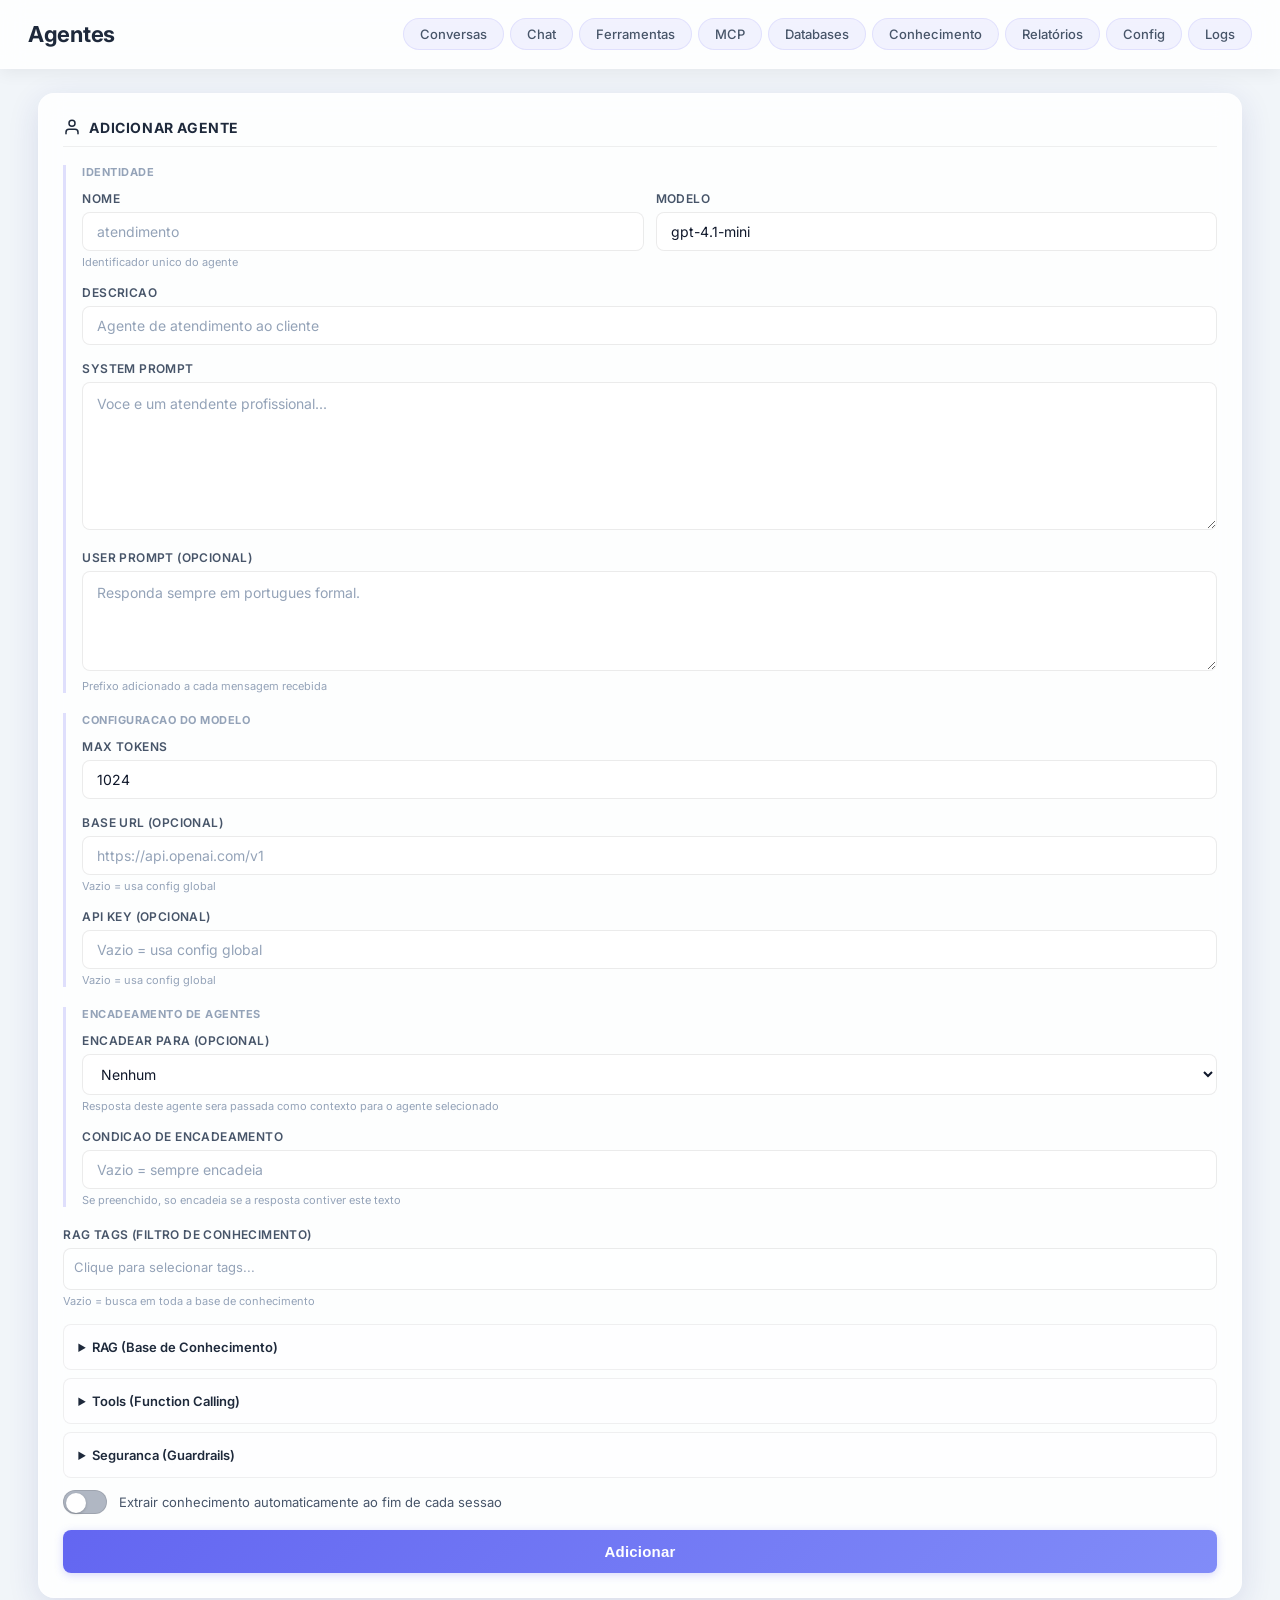
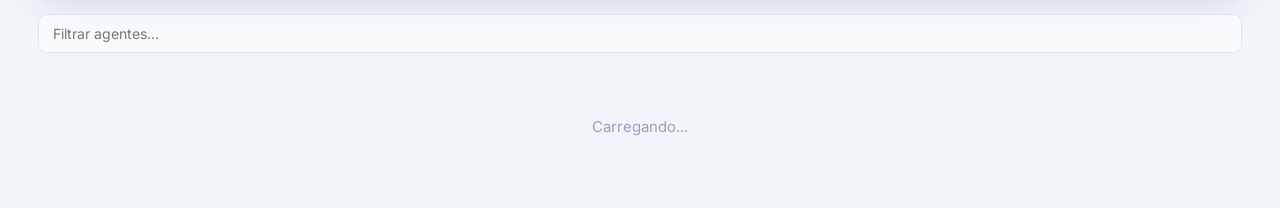
==== templates/agentes.html @ 228e3662 "Rename project from nex to next: module, binary, data dirs, Docker, docs Renames the Go module from " ====
<!DOCTYPE html>
<html lang="pt-BR">
<head>
<meta charset="UTF-8">
<meta name="viewport" content="width=device-width, initial-scale=1.0">
<title>Agentes - Next</title>
<link rel="icon" href="data:image/svg+xml,<svg xmlns='http://www.w3.org/2000/svg' viewBox='0 0 100 100'><rect width='100' height='100' rx='20' fill='%231e293b'/><text x='50' y='72' font-size='60' font-family='system-ui' font-weight='700' fill='%233b82f6' text-anchor='middle'>N</text></svg>">
<link rel="preconnect" href="https://fonts.googleapis.com">
<link href="https://fonts.googleapis.com/css2?family=Inter:wght@400;500;600;700&display=swap" rel="stylesheet">
<link rel="stylesheet" href="/static/style.css">
<style>
.field textarea { min-height: 100px; }
.agent-row { display:flex; align-items:center; justify-content:space-between; padding:12px 16px; margin-bottom:8px; background:rgba(255,255,255,0.6); border-radius:var(--radius-sm); border:1px solid rgba(0,0,0,0.06); transition:all 0.15s var(--ease); }
.agent-row:hover { background:rgba(99,102,241,0.04); border-color:rgba(99,102,241,0.12); }
.agent-badges { display:flex; flex-wrap:wrap; gap:4px; margin-top:4px; }
.badge { display:inline-block; padding:2px 8px; border-radius:4px; font-size:10px; font-weight:600; }
.badge-default { background:#fbbf24; color:#78350f; }
.badge-on { background:#dcfce7; color:#166534; }
.badge-off { background:#fef2f2; color:#991b1b; }
.badge-model { background:#dbeafe; color:#1e40af; }
.badge-url { background:#fef3c7; color:#92400e; }
.badge-chain { background:#e0e7ff; color:#3730a3; }
.badge-rag { background:#ecfdf5; color:#065f46; }
.badge-tools { background:#fef3c7; color:#92400e; }
.section-collapse { margin-top:8px; border:1px solid rgba(0,0,0,0.06); border-radius:var(--radius-sm); padding:14px; background:rgba(255,255,255,0.3); }
.section-collapse summary { cursor:pointer; font-size:13px; font-weight:600; color:var(--slate-800); }
.section-collapse[open] summary { margin-bottom:12px; }
.rag-pill { display:inline-flex; align-items:center; gap:4px; background:#e0e7ff; color:#3730a3; padding:3px 10px; border-radius:12px; font-size:12px; font-weight:500; }
.rag-pill .pill-x { cursor:pointer; font-size:14px; color:#6366f1; margin-left:2px; }
#rag-tags-wrap { display:flex; flex-wrap:wrap; gap:6px; padding:10px; border:1.5px solid rgba(0,0,0,0.08); border-radius:var(--radius-sm); background:rgba(255,255,255,0.5); min-height:42px; cursor:pointer; }
#rag-tags-dropdown { display:none; border:1.5px solid rgba(0,0,0,0.08); border-top:none; border-radius:0 0 var(--radius-sm) var(--radius-sm); background:white; max-height:180px; overflow-y:auto; }
</style>
</head>
<body>

<div class="header">
  <h1>Agentes</h1>
  <input type="checkbox" id="nav-toggle" style="display:none">
  <label for="nav-toggle" class="nav-hamburger" aria-label="Menu de navegação"><span></span><span></span><span></span></label>
  <div class="nav-links">
    <a href="/conversas">Conversas</a>
    <a href="/chat">Chat</a>
    <a href="/ferramentas">Ferramentas</a>
    <a href="/mcp-admin">MCP</a>
    <a href="/databases">Databases</a>
    <a href="/conhecimento">Conhecimento</a>
    <a href="/relatorios">Relatórios</a>
    <a href="/config">Config</a>
    <a href="/logs">Logs</a>
    <span id="auth-user" style="display:none"></span>
    <a href="#" id="logout-link" style="display:none" onclick="doLogout();return false;">Sair</a>
  </div>
</div>

<div class="container">
  <!-- Agent form card -->
  <div class="card" id="form-card">
    <h2>
      <svg width="18" height="18" viewBox="0 0 24 24" fill="none" stroke="#1e293b" stroke-width="2" stroke-linecap="round" stroke-linejoin="round"><path d="M20 21v-2a4 4 0 0 0-4-4H8a4 4 0 0 0-4 4v2"/><circle cx="12" cy="7" r="4"/></svg>
      <span id="form-title">Adicionar Agente</span>
    </h2>
    <input type="hidden" id="ag-edit-id" value="">

    <!-- Identity -->
    <div class="form-section">
      <div class="form-section-title">Identidade</div>
      <div class="field-row">
        <div class="field">
          <label>Nome</label>
          <input type="text" id="ag-name" placeholder="atendimento">
          <div class="hint">Identificador unico do agente</div>
        </div>
        <div class="field">
          <label>Modelo</label>
          <input type="text" id="ag-model" placeholder="gpt-4.1-mini" value="gpt-4.1-mini">
        </div>
      </div>
      <div class="field">
        <label>Descricao</label>
        <input type="text" id="ag-description" placeholder="Agente de atendimento ao cliente">
      </div>
      <div class="field">
        <label>System Prompt</label>
        <textarea id="ag-system-prompt" rows="6" placeholder="Voce e um atendente profissional..."></textarea>
      </div>
      <div class="field">
        <label>User Prompt (opcional)</label>
        <textarea id="ag-user-prompt" rows="3" placeholder="Responda sempre em portugues formal."></textarea>
        <div class="hint">Prefixo adicionado a cada mensagem recebida</div>
      </div>
    </div>

    <!-- Model config -->
    <div class="form-section">
      <div class="form-section-title">Configuracao do Modelo</div>
      <div class="field">
        <label>Max Tokens</label>
        <input type="number" id="ag-max-tokens" value="1024" min="50" max="32000">
      </div>
      <div class="field">
        <label>Base URL (opcional)</label>
        <input type="text" id="ag-base-url" placeholder="https://api.openai.com/v1">
        <div class="hint">Vazio = usa config global</div>
      </div>
      <div class="field">
        <label>API Key (opcional)</label>
        <input type="password" id="ag-api-key" placeholder="Vazio = usa config global" autocomplete="new-password">
        <div class="hint">Vazio = usa config global</div>
      </div>
    </div>

    <!-- Chaining -->
    <div class="form-section">
      <div class="form-section-title">Encadeamento de Agentes</div>
      <div class="field">
        <label>Encadear para (opcional)</label>
        <select id="ag-chain-to"><option value="0">Nenhum</option></select>
        <div class="hint">Resposta deste agente sera passada como contexto para o agente selecionado</div>
      </div>
      <div class="field">
        <label>Condicao de encadeamento</label>
        <input type="text" id="ag-chain-condition" placeholder="Vazio = sempre encadeia">
        <div class="hint">Se preenchido, so encadeia se a resposta contiver este texto</div>
      </div>
    </div>

    <!-- RAG Tags -->
    <div class="field">
      <label>RAG Tags (filtro de conhecimento)</label>
      <input type="hidden" id="ag-rag-tags">
      <div id="rag-tags-wrap">
        <span id="rag-tags-placeholder" style="color:var(--text-muted);font-size:13px;">Clique para selecionar tags...</span>
      </div>
      <div id="rag-tags-dropdown"></div>
      <div class="hint">Vazio = busca em toda a base de conhecimento</div>
    </div>

    <!-- RAG Settings -->
    <details class="section-collapse">
      <summary>RAG (Base de Conhecimento)</summary>
      <div class="toggle">
        <input type="checkbox" id="ag-rag-enabled">
        <label for="ag-rag-enabled">Busca na base de conhecimento antes de responder</label>
      </div>
      <div class="field-row">
        <div class="field">
          <label>Resultados por busca</label>
          <input type="number" id="ag-rag-max-results" min="1" max="10" value="3">
        </div>
        <div class="field">
          <label>Limite de tokens RAG</label>
          <input type="number" id="ag-rag-max-tokens" min="100" max="4000" step="50" value="500">
        </div>
      </div>
      <div class="toggle">
        <input type="checkbox" id="ag-rag-compressed">
        <label for="ag-rag-compressed">Usar versao comprimida</label>
      </div>
      <div class="toggle">
        <input type="checkbox" id="ag-rag-embeddings">
        <label for="ag-rag-embeddings">Busca semantica por embeddings</label>
      </div>
      <div class="field">
        <label>Modelo de Embedding</label>
        <input type="text" id="ag-rag-embedding-model" placeholder="text-embedding-3-small">
      </div>
    </details>

    <!-- Tools Settings -->
    <details class="section-collapse">
      <summary>Tools (Function Calling)</summary>
      <div class="toggle">
        <input type="checkbox" id="ag-tools-enabled">
        <label for="ag-tools-enabled">Permitir IA executar ferramentas</label>
      </div>
      <div class="field-row">
        <div class="field">
          <label>Max rounds por mensagem</label>
          <input type="number" id="ag-tools-max-rounds" min="1" max="10" value="3">
        </div>
        <div class="field">
          <label>Timeout por ferramenta (s)</label>
          <input type="number" id="ag-tool-timeout-sec" min="5" max="300" value="30">
        </div>
      </div>
    </details>

    <!-- Guardrails Settings -->
    <details class="section-collapse">
      <summary>Seguranca (Guardrails)</summary>
      <div class="field">
        <label>Modo de filtro de telefone</label>
        <select id="ag-guard-phone-mode">
          <option value="off">Desligado</option>
          <option value="whitelist">Whitelist</option>
          <option value="blacklist">Blacklist</option>
        </select>
      </div>
      <div class="field">
        <label>Lista de telefones (virgula)</label>
        <input type="text" id="ag-guard-phone-list" placeholder="5511999999999, 5521888888888">
      </div>
      <div class="field-row">
        <div class="field">
          <label>Max entrada (chars, 0=sem)</label>
          <input type="number" id="ag-guard-max-input" min="0" max="50000" value="2000">
        </div>
        <div class="field">
          <label>Max saida (chars, 0=sem)</label>
          <input type="number" id="ag-guard-max-output" min="0" max="50000" value="3000">
        </div>
      </div>
      <div class="field">
        <label>Padroes bloqueados na entrada (um por linha)</label>
        <textarea id="ag-guard-blocked-input" rows="2"></textarea>
      </div>
      <div class="field">
        <label>Padroes bloqueados na saida (um por linha)</label>
        <textarea id="ag-guard-blocked-output" rows="2"></textarea>
      </div>
      <div class="toggle">
        <input type="checkbox" id="ag-guard-block-injection">
        <label for="ag-guard-block-injection">Bloquear prompt injection</label>
      </div>
      <div class="toggle">
        <input type="checkbox" id="ag-guard-block-pii">
        <label for="ag-guard-block-pii">Bloquear PII (master)</label>
      </div>
      <div style="padding-left:24px;border-left:2px solid rgba(99,102,241,0.15);">
        <div class="hint" style="margin-bottom:6px;">Selecione quais tipos de dados pessoais devem ser filtrados</div>
        <div class="toggle">
          <input type="checkbox" id="ag-guard-block-pii-phone">
          <label for="ag-guard-block-pii-phone">Telefone</label>
        </div>
        <div class="toggle">
          <input type="checkbox" id="ag-guard-block-pii-email">
          <label for="ag-guard-block-pii-email">Email</label>
        </div>
        <div class="toggle">
          <input type="checkbox" id="ag-guard-block-pii-cpf">
          <label for="ag-guard-block-pii-cpf">CPF</label>
        </div>
      </div>
    </details>

    <!-- Knowledge extract -->
    <div class="toggle" style="margin-top:12px;">
      <input type="checkbox" id="ag-knowledge-extract">
      <label for="ag-knowledge-extract">Extrair conhecimento automaticamente ao fim de cada sessao</label>
    </div>

    <div style="display:flex;gap:8px;margin-top:16px;">
      <button class="btn" id="save-btn" onclick="saveAgent()">Adicionar</button>
      <button class="btn btn-secondary" id="cancel-btn" onclick="cancelEdit()" style="display:none;">Cancelar</button>
    </div>
  </div>

  <!-- Agent list -->
  <div class="toolbar">
    <input type="text" id="search" placeholder="Filtrar agentes..." oninput="renderAgents()">
  </div>

  <div id="agents-list">
    <div class="empty">Carregando...</div>
  </div>
</div>

<div class="toast" id="toast"></div>

<script>
let agents = [];
let editingId = null;
let allKnowledgeTags = [];
let selectedRAGTags = new Set();

// -- Utilities --

function escapeHtml(s) {
  const d = document.createElement('div');
  d.textContent = s;
  return d.innerHTML;
}

function toast(msg) {
  const t = document.getElementById('toast');
  t.textContent = msg;
  t.classList.add('show');
  setTimeout(() => t.classList.remove('show'), 3000);
}

async function apiFetch(url, opts) {
  const r = await fetch(url, opts);
  if (r.status === 401) { location.href = '/login'; return null; }
  if (r.status === 403) { toast('Sem permissao'); return null; }
  return r;
}
async function getError(r) {
  try { const d = await r.json(); return d.error || 'Erro desconhecido'; }
  catch(e) { return 'Erro desconhecido'; }
}

async function doLogout() { await fetch('/api/logout', {method:'POST'}); location.href = '/login'; }

// -- Load agents --

async function loadAgents() {
  try {
    const r = await apiFetch('/api/agents');
    if (!r) return;
    agents = await r.json();
    populateChainSelect();
    renderAgents();
  } catch(e) { console.error('loadAgents:', e); }
}

function populateChainSelect() {
  const sel = document.getElementById('ag-chain-to');
  const cur = sel.value;
  sel.innerHTML = '<option value="0">Nenhum</option>' + agents.map(a =>
    `<option value="${a.id}">${escapeHtml(a.name)}</option>`
  ).join('');
  sel.value = cur;
}

function renderAgents() {
  const q = document.getElementById('search').value.toLowerCase();
  const container = document.getElementById('agents-list');

  const filtered = agents.filter(a =>
    a.name.toLowerCase().includes(q) ||
    (a.description || '').toLowerCase().includes(q) ||
    a.model.toLowerCase().includes(q)
  );

  if (!filtered.length) {
    container.innerHTML = '<div class="empty">Nenhum agente encontrado</div>';
    return;
  }

  container.innerHTML = filtered.map(a => {
    const desc = a.description || a.system_prompt.substring(0, 80);
    return `<div class="agent-row">
      <div style="flex:1;min-width:0;">
        <span style="font-weight:600;font-size:14px;color:var(--text-primary);">${escapeHtml(a.name)}</span>
        <div class="agent-badges">
          ${a.is_default ? '<span class="badge badge-default">Padrao</span>' : `<span class="badge ${a.enabled ? 'badge-on' : 'badge-off'}">${a.enabled ? 'ON' : 'OFF'}</span>`}
          <span class="badge badge-model">${escapeHtml(a.model)}</span>
          ${a.base_url ? '<span class="badge badge-url">Custom URL</span>' : ''}
          ${a.chain_to ? '<span class="badge badge-chain">Chain</span>' : ''}
          ${a.rag_enabled ? '<span class="badge badge-rag">RAG</span>' : ''}
          ${a.tools_enabled ? '<span class="badge badge-tools">Tools</span>' : ''}
        </div>
        <div style="font-size:12px;color:var(--text-muted);margin-top:4px;white-space:nowrap;overflow:hidden;text-overflow:ellipsis;">${escapeHtml(desc)}</div>
      </div>
      <div style="display:flex;gap:6px;flex-shrink:0;margin-left:12px;">
        ${!a.is_default ? `<button class="btn btn-sm btn-secondary" onclick="toggleAgent(${a.id},${a.enabled?0:1})">${a.enabled ? 'Desativar' : 'Ativar'}</button>` : ''}
        <button class="btn btn-sm" onclick="editAgent(${a.id})">Editar</button>
        ${!a.is_default ? `<button class="btn btn-sm btn-danger" style="padding:6px 14px;font-size:12px;width:auto;" onclick="deleteAgent(${a.id})">Excluir</button>` : ''}
      </div>
    </div>`;
  }).join('');
}

// -- Toggle enabled --

async function toggleAgent(id, enabled) {
  const a = agents.find(x => x.id === id);
  if (!a) return;
  const data = Object.assign({}, a, { enabled: enabled, api_key: '' });
  try {
    const r = await apiFetch('/api/agents/' + id, {
      method: 'PUT',
      headers: {'Content-Type':'application/json'},
      body: JSON.stringify(data)
    });
    if (!r) return;
    if (r.ok) { toast(enabled ? 'Agente ativado' : 'Agente desativado'); await loadAgents(); }
    else toast('Erro: ' + await getError(r));
  } catch(e) { toast('Erro: ' + e.message); }
}

// -- Save agent (create or update) --

async function saveAgent() {
  const name = document.getElementById('ag-name').value.trim();
  const systemPrompt = document.getElementById('ag-system-prompt').value.trim();
  if (!name) { toast('Nome e obrigatorio'); return; }
  if (!systemPrompt && !editingId) { toast('System prompt e obrigatorio'); return; }

  const data = {
    name: name,
    description: document.getElementById('ag-description').value.trim(),
    system_prompt: systemPrompt,
    user_prompt: document.getElementById('ag-user-prompt').value.trim(),
    model: document.getElementById('ag-model').value.trim() || 'gpt-4.1-mini',
    max_tokens: parseInt(document.getElementById('ag-max-tokens').value) || 1024,
    base_url: document.getElementById('ag-base-url').value.trim(),
    api_key: document.getElementById('ag-api-key').value,
    chain_to: parseInt(document.getElementById('ag-chain-to').value) || 0,
    chain_condition: document.getElementById('ag-chain-condition').value.trim(),
    rag_tags: document.getElementById('ag-rag-tags').value.trim(),
    enabled: 1,
    // RAG
    rag_enabled: document.getElementById('ag-rag-enabled').checked,
    rag_max_results: parseInt(document.getElementById('ag-rag-max-results').value) || 3,
    rag_compressed: document.getElementById('ag-rag-compressed').checked,
    rag_max_tokens: parseInt(document.getElementById('ag-rag-max-tokens').value) || 500,
    rag_embeddings: document.getElementById('ag-rag-embeddings').checked,
    rag_embedding_model: document.getElementById('ag-rag-embedding-model').value.trim(),
    // Tools
    tools_enabled: document.getElementById('ag-tools-enabled').checked,
    tools_max_rounds: parseInt(document.getElementById('ag-tools-max-rounds').value) || 3,
    tool_timeout_sec: parseInt(document.getElementById('ag-tool-timeout-sec').value) || 30,
    // Guardrails
    guard_max_input: parseInt(document.getElementById('ag-guard-max-input').value) || 0,
    guard_max_output: parseInt(document.getElementById('ag-guard-max-output').value) || 0,
    guard_blocked_input: document.getElementById('ag-guard-blocked-input').value,
    guard_blocked_output: document.getElementById('ag-guard-blocked-output').value,
    guard_phone_list: document.getElementById('ag-guard-phone-list').value.trim(),
    guard_phone_mode: document.getElementById('ag-guard-phone-mode').value,
    guard_block_injection: document.getElementById('ag-guard-block-injection').checked,
    guard_block_pii: document.getElementById('ag-guard-block-pii').checked,
    guard_block_pii_phone: document.getElementById('ag-guard-block-pii-phone').checked,
    guard_block_pii_email: document.getElementById('ag-guard-block-pii-email').checked,
    guard_block_pii_cpf: document.getElementById('ag-guard-block-pii-cpf').checked,
    knowledge_extract: document.getElementById('ag-knowledge-extract').checked
  };

  // Preserve enabled state when editing
  if (editingId) {
    const existing = agents.find(a => a.id === editingId);
    if (existing) data.enabled = existing.enabled;
  }

  const btn = document.getElementById('save-btn');
  btn.disabled = true;

  try {
    let r;
    if (editingId) {
      r = await apiFetch('/api/agents/' + editingId, {
        method: 'PUT',
        headers: {'Content-Type':'application/json'},
        body: JSON.stringify(data)
      });
    } else {
      r = await apiFetch('/api/agents', {
        method: 'POST',
        headers: {'Content-Type':'application/json'},
        body: JSON.stringify(data)
      });
    }
    if (!r) { btn.disabled = false; return; }
    if (r.ok) {
      toast(editingId ? 'Agente atualizado!' : 'Agente criado!');
      cancelEdit();
      await loadAgents();
    } else {
      toast('Erro: ' + await getError(r));
    }
  } catch(e) { toast('Erro: ' + e.message); }
  btn.disabled = false;
}

// -- Edit agent --

function editAgent(id) {
  const a = agents.find(x => x.id === id);
  if (!a) return;
  editingId = a.id;
  document.getElementById('ag-edit-id').value = a.id;
  document.getElementById('ag-name').value = a.name;
  document.getElementById('ag-description').value = a.description;
  document.getElementById('ag-system-prompt').value = a.system_prompt;
  document.getElementById('ag-user-prompt').value = a.user_prompt;
  document.getElementById('ag-model').value = a.model;
  document.getElementById('ag-max-tokens').value = a.max_tokens;
  document.getElementById('ag-base-url').value = a.base_url;
  document.getElementById('ag-api-key').value = '';
  document.getElementById('ag-chain-to').value = a.chain_to || 0;
  document.getElementById('ag-chain-condition').value = a.chain_condition || '';
  setRAGTagsFromString(a.rag_tags || '');
  // RAG
  document.getElementById('ag-rag-enabled').checked = !!a.rag_enabled;
  document.getElementById('ag-rag-max-results').value = a.rag_max_results || 3;
  document.getElementById('ag-rag-max-tokens').value = a.rag_max_tokens || 500;
  document.getElementById('ag-rag-compressed').checked = !!a.rag_compressed;
  document.getElementById('ag-rag-embeddings').checked = !!a.rag_embeddings;
  document.getElementById('ag-rag-embedding-model').value = a.rag_embedding_model || '';
  // Tools
  document.getElementById('ag-tools-enabled').checked = !!a.tools_enabled;
  document.getElementById('ag-tools-max-rounds').value = a.tools_max_rounds || 3;
  document.getElementById('ag-tool-timeout-sec').value = a.tool_timeout_sec || 30;
  // Guardrails
  document.getElementById('ag-guard-phone-mode').value = a.guard_phone_mode || 'off';
  document.getElementById('ag-guard-phone-list').value = a.guard_phone_list || '';
  document.getElementById('ag-guard-max-input').value = a.guard_max_input || 0;
  document.getElementById('ag-guard-max-output').value = a.guard_max_output || 0;
  document.getElementById('ag-guard-blocked-input').value = a.guard_blocked_input || '';
  document.getElementById('ag-guard-blocked-output').value = a.guard_blocked_output || '';
  document.getElementById('ag-guard-block-injection').checked = !!a.guard_block_injection;
  document.getElementById('ag-guard-block-pii').checked = !!a.guard_block_pii;
  document.getElementById('ag-guard-block-pii-phone').checked = !!a.guard_block_pii_phone;
  document.getElementById('ag-guard-block-pii-email').checked = !!a.guard_block_pii_email;
  document.getElementById('ag-guard-block-pii-cpf').checked = !!a.guard_block_pii_cpf;
  document.getElementById('ag-knowledge-extract').checked = !!a.knowledge_extract;

  // Update UI state
  document.getElementById('form-title').textContent = 'Editar Agente';
  document.getElementById('save-btn').textContent = 'Salvar';
  document.getElementById('cancel-btn').style.display = 'inline-block';
  document.getElementById('form-card').scrollIntoView({ behavior: 'smooth' });
}

// -- Cancel edit / reset form --

function cancelEdit() {
  editingId = null;
  document.getElementById('ag-edit-id').value = '';
  document.getElementById('ag-name').value = '';
  document.getElementById('ag-description').value = '';
  document.getElementById('ag-system-prompt').value = '';
  document.getElementById('ag-user-prompt').value = '';
  document.getElementById('ag-model').value = 'gpt-4.1-mini';
  document.getElementById('ag-max-tokens').value = '1024';
  document.getElementById('ag-base-url').value = '';
  document.getElementById('ag-api-key').value = '';
  document.getElementById('ag-chain-to').value = '0';
  document.getElementById('ag-chain-condition').value = '';
  setRAGTagsFromString('');
  // RAG
  document.getElementById('ag-rag-enabled').checked = false;
  document.getElementById('ag-rag-max-results').value = '3';
  document.getElementById('ag-rag-max-tokens').value = '500';
  document.getElementById('ag-rag-compressed').checked = false;
  document.getElementById('ag-rag-embeddings').checked = false;
  document.getElementById('ag-rag-embedding-model').value = '';
  // Tools
  document.getElementById('ag-tools-enabled').checked = false;
  document.getElementById('ag-tools-max-rounds').value = '3';
  document.getElementById('ag-tool-timeout-sec').value = '30';
  // Guardrails
  document.getElementById('ag-guard-phone-mode').value = 'off';
  document.getElementById('ag-guard-phone-list').value = '';
  document.getElementById('ag-guard-max-input').value = '2000';
  document.getElementById('ag-guard-max-output').value = '3000';
  document.getElementById('ag-guard-blocked-input').value = '';
  document.getElementById('ag-guard-blocked-output').value = '';
  document.getElementById('ag-guard-block-injection').checked = false;
  document.getElementById('ag-guard-block-pii').checked = false;
  document.getElementById('ag-guard-block-pii-phone').checked = false;
  document.getElementById('ag-guard-block-pii-email').checked = false;
  document.getElementById('ag-guard-block-pii-cpf').checked = false;
  document.getElementById('ag-knowledge-extract').checked = false;

  document.getElementById('form-title').textContent = 'Adicionar Agente';
  document.getElementById('save-btn').textContent = 'Adicionar';
  document.getElementById('cancel-btn').style.display = 'none';
}

// -- Delete agent --

async function deleteAgent(id) {
  if (!confirm('Excluir este agente?')) return;
  try {
    const r = await apiFetch('/api/agents/' + id, { method: 'DELETE' });
    if (!r) return;
    if (r.ok) { toast('Agente excluido'); await loadAgents(); }
    else toast('Erro: ' + await getError(r));
  } catch(e) { toast('Erro: ' + e.message); }
}

// -- RAG Tags multi-select --

async function loadKnowledgeTags() {
  try {
    const r = await apiFetch('/api/knowledge-tags');
    if (!r) return;
    allKnowledgeTags = await r.json();
  } catch(e) { console.error(e); }
}

function renderRAGTagsDropdown() {
  const dd = document.getElementById('rag-tags-dropdown');
  if (!allKnowledgeTags.length) {
    dd.innerHTML = '<div style="padding:10px;color:var(--text-muted);font-size:13px;">Nenhuma tag na base de conhecimento</div>';
    return;
  }
  dd.innerHTML = allKnowledgeTags.map(t => {
    const checked = selectedRAGTags.has(t) ? 'checked' : '';
    return `<label style="display:flex;align-items:center;gap:8px;padding:6px 12px;cursor:pointer;font-size:13px;transition:background 0.1s;" onmouseenter="this.style.background='rgba(99,102,241,0.04)'" onmouseleave="this.style.background=''"><input type="checkbox" ${checked} onchange="toggleRAGTag('${escapeHtml(t)}',this.checked)" style="accent-color:var(--accent);cursor:pointer;">${escapeHtml(t)}</label>`;
  }).join('');
}

function toggleRAGTag(tag, on) {
  if (on) selectedRAGTags.add(tag); else selectedRAGTags.delete(tag);
  syncRAGTags();
}

function syncRAGTags() {
  document.getElementById('ag-rag-tags').value = [...selectedRAGTags].join(', ');
  const wrap = document.getElementById('rag-tags-wrap');
  const ph = document.getElementById('rag-tags-placeholder');
  // Remove old pills
  wrap.querySelectorAll('.rag-pill').forEach(el => el.remove());
  if (selectedRAGTags.size === 0) {
    ph.style.display = '';
  } else {
    ph.style.display = 'none';
    for (const t of selectedRAGTags) {
      const pill = document.createElement('span');
      pill.className = 'rag-pill';
      pill.innerHTML = escapeHtml(t) + `<span class="pill-x" onclick="event.stopPropagation();toggleRAGTag('${escapeHtml(t)}',false);renderRAGTagsDropdown();">&times;</span>`;
      wrap.appendChild(pill);
    }
  }
}

function setRAGTagsFromString(csv) {
  selectedRAGTags.clear();
  if (csv) csv.split(',').forEach(t => { t = t.trim(); if (t) selectedRAGTags.add(t); });
  syncRAGTags();
  renderRAGTagsDropdown();
}

// Toggle dropdown visibility on wrap click, close on outside click
(function() {
  const wrap = document.getElementById('rag-tags-wrap');
  const dd = document.getElementById('rag-tags-dropdown');
  wrap.addEventListener('click', function(e) {
    e.stopPropagation();
    dd.style.display = dd.style.display === 'none' ? 'block' : 'none';
  });
  dd.addEventListener('click', function(e) { e.stopPropagation(); });
  document.addEventListener('click', function() { dd.style.display = 'none'; });
})();

// -- Init --

loadKnowledgeTags().then(() => renderRAGTagsDropdown());
loadAgents();

fetch('/api/auth/status').then(r=>r.json()).then(d=>{
  if(d.enabled&&d.user){
    document.getElementById('auth-user').textContent=d.user.username;
    document.getElementById('auth-user').style.display='';
    document.getElementById('logout-link').style.display='';
  }
}).catch(()=>{});
</script>
</body>
</html>
---- static/style.css ----
/* Next — Glassmorphism Theme */

:root {
  /* Glassmorphism base */
  --glass-bg: rgba(255, 255, 255, 0.85);
  --glass-border: rgba(255, 255, 255, 0.3);
  --glass-shadow: 0 8px 32px rgba(31, 38, 135, 0.12);
  --glass-blur: blur(12px);

  /* Background */
  --bg-gradient: #f1f5f9;

  /* Cores */
  --slate-800: #1e293b;
  --slate-700: #334155;
  --text-primary: #0f172a;
  --text-secondary: #475569;
  --text-muted: #94a3b8;
  --accent: #6366f1;
  --accent-light: #818cf8;
  --success: #10b981;
  --danger: #ef4444;
  --warning: #f59e0b;

  /* Spacing */
  --space-1: 4px; --space-2: 8px; --space-3: 12px;
  --space-4: 16px; --space-5: 20px; --space-6: 24px; --space-8: 32px;

  /* Shadows */
  --shadow-sm: 0 1px 2px rgba(0,0,0,0.04);
  --shadow-md: 0 4px 16px rgba(0,0,0,0.06);
  --shadow-lg: 0 8px 32px rgba(31,38,135,0.12);

  /* Border radius */
  --radius-sm: 8px;
  --radius-md: 12px;
  --radius-lg: 16px;
  --radius-xl: 20px;

  --ease: cubic-bezier(0.4, 0, 0.2, 1);
}

/* ==================== Reset + Base ==================== */
* { margin: 0; padding: 0; box-sizing: border-box; }

::selection { background: rgba(99,102,241,0.2); }

body {
  font-family: 'Inter', -apple-system, BlinkMacSystemFont, 'Segoe UI', Roboto, sans-serif;
  background: var(--bg-gradient);
  background-attachment: fixed;
  color: var(--text-primary);
  min-height: 100vh;
  overflow-x: hidden;
  -webkit-font-smoothing: antialiased;
  -moz-osx-font-smoothing: grayscale;
}

/* ==================== Scrollbar ==================== */
::-webkit-scrollbar { width: 6px; height: 6px; }
::-webkit-scrollbar-track { background: transparent; }
::-webkit-scrollbar-thumb { background: rgba(0,0,0,0.12); border-radius: 3px; }
::-webkit-scrollbar-thumb:hover { background: rgba(0,0,0,0.2); }

/* ==================== Header ==================== */
.header {
  backdrop-filter: var(--glass-blur);
  -webkit-backdrop-filter: var(--glass-blur);
  background: var(--glass-bg);
  color: var(--text-primary);
  padding: 18px 28px;
  display: flex;
  justify-content: space-between;
  align-items: center;
  box-shadow: var(--shadow-md);
  position: sticky;
  top: 0;
  z-index: 50;
  border-bottom: 1px solid var(--glass-border);
}
.header h1 {
  font-size: 22px;
  font-weight: 700;
  letter-spacing: -0.3px;
  color: var(--slate-800);
}

/* ==================== Nav links ==================== */
.nav-links { display: flex; gap: 6px; align-items: center; }
.nav-links a {
  color: var(--text-secondary);
  text-decoration: none;
  font-size: 13px;
  font-weight: 500;
  padding: 7px 16px;
  border-radius: var(--radius-xl);
  background: rgba(99,102,241,0.08);
  border: 1px solid rgba(99,102,241,0.12);
  transition: all 0.2s var(--ease);
}
.nav-links a:hover {
  background: var(--accent);
  color: white;
  border-color: var(--accent);
  transform: translateY(-1px);
}
#auth-user { color: var(--text-muted); font-size: 12px; padding: 7px 0; }
#logout-link { background: rgba(0,0,0,0.04); color: var(--danger); border-color: rgba(239,68,68,0.15); }
#logout-link:hover { background: var(--danger); color: white; }

/* Hamburger menu */
.nav-hamburger {
  display: none;
  cursor: pointer;
  flex-direction: column;
  gap: 4px;
  padding: 8px;
}
.nav-hamburger span {
  display: block;
  width: 20px;
  height: 2px;
  background: var(--slate-800);
  border-radius: 1px;
  transition: all 0.2s var(--ease);
}

/* ==================== Container ==================== */
.container {
  margin: 24px auto;
  padding: 0 clamp(20px, 3vw, 48px);
}

/* ==================== Cards (glassmorphism) ==================== */
.card {
  background: var(--glass-bg);
  backdrop-filter: var(--glass-blur);
  -webkit-backdrop-filter: var(--glass-blur);
  border: 1px solid var(--glass-border);
  border-radius: var(--radius-lg);
  padding: 24px;
  margin-bottom: 16px;
  box-shadow: var(--glass-shadow);
  transition: box-shadow 0.2s var(--ease), transform 0.2s var(--ease);
}
.card:hover {
  box-shadow: 0 12px 40px rgba(31,38,135,0.16);
}
.card h2 {
  font-size: 14px;
  color: var(--slate-800);
  margin-bottom: 18px;
  padding-bottom: 10px;
  border-bottom: 1px solid rgba(0,0,0,0.06);
  text-transform: uppercase;
  letter-spacing: 0.6px;
  font-weight: 700;
  display: flex;
  align-items: center;
  gap: 8px;
}
.card h2 svg { flex-shrink: 0; }

/* ==================== Form fields ==================== */
.field { margin-bottom: 16px; }
.field label {
  display: block;
  font-size: 12px;
  color: var(--text-secondary);
  margin-bottom: 6px;
  font-weight: 600;
  text-transform: uppercase;
  letter-spacing: 0.4px;
}
.field input, .field textarea, .field select {
  width: 100%;
  padding: 10px 14px;
  border: 1px solid rgba(0,0,0,0.08);
  border-radius: var(--radius-sm);
  font-size: 14px;
  font-family: inherit;
  color: var(--text-primary);
  background: rgba(255,255,255,0.5);
  backdrop-filter: blur(4px);
  -webkit-backdrop-filter: blur(4px);
  transition: all 0.2s var(--ease);
}
.field input:focus, .field textarea:focus, .field select:focus {
  outline: none;
  border-color: var(--accent);
  background: rgba(255,255,255,0.8);
  box-shadow: 0 0 0 3px rgba(99,102,241,0.15);
}
.field input::placeholder, .field textarea::placeholder { color: var(--text-muted); }
.field textarea { min-height: 120px; resize: vertical; line-height: 1.5; }
.field .hint { font-size: 11px; color: var(--text-muted); margin-top: 4px; }
.field-row { display: flex; gap: 12px; }
.field-row .field { flex: 1; }

/* ==================== Form Sections ==================== */
.form-section {
  border-left: 3px solid rgba(99,102,241,0.2);
  padding-left: 16px;
  margin-bottom: 20px;
}
.form-section-title {
  font-size: 11px;
  font-weight: 700;
  text-transform: uppercase;
  letter-spacing: 0.5px;
  color: var(--text-muted);
  margin-bottom: 12px;
}

/* ==================== Actions Menu Dropdown ==================== */
.btn-actions-menu {
  position: relative;
  display: inline-block;
}
.btn-actions-menu .actions-dropdown {
  display: none;
  position: absolute;
  right: 0; top: 100%;
  background: white;
  border: 1px solid rgba(0,0,0,0.08);
  border-radius: var(--radius-sm);
  box-shadow: var(--shadow-md);
  z-index: 10;
  min-width: 140px;
  padding: 4px;
}
.btn-actions-menu:focus-within .actions-dropdown { display: block; }
.btn-actions-menu .actions-dropdown button {
  display: block; width: 100%; text-align: left;
  padding: 8px 12px; border: none; background: none;
  font-size: 12px; cursor: pointer; border-radius: 4px;
  color: var(--text-secondary);
}
.btn-actions-menu .actions-dropdown button:hover {
  background: rgba(99,102,241,0.06);
  color: var(--text-primary);
}
.btn-actions-menu .actions-dropdown button.danger { color: var(--danger); }

/* ==================== Toolbar ==================== */
.toolbar {
  display: flex; justify-content: space-between;
  align-items: center; gap: 10px; margin-bottom: 16px; flex-wrap: wrap;
}
.toolbar input[type="text"] {
  flex: 1; min-width: 0;
  padding: 10px 14px;
  border: 1.5px solid rgba(0,0,0,0.08);
  border-radius: var(--radius-sm);
  font-size: 14px;
  font-family: inherit;
  color: var(--text-primary);
  background: rgba(255,255,255,0.5);
  backdrop-filter: blur(4px);
  -webkit-backdrop-filter: blur(4px);
  transition: all 0.2s var(--ease);
}
.toolbar input[type="text"]:focus {
  outline: none;
  border-color: var(--accent);
  background: rgba(255,255,255,0.8);
  box-shadow: 0 0 0 3px rgba(99,102,241,0.15);
}
.toolbar-actions { display: flex; gap: 6px; flex-wrap: wrap; }

/* ==================== Legend ==================== */
.legend {
  display: flex; gap: 12px; font-size: 11px;
  color: var(--text-muted); align-items: center;
}
.legend .dot-sample {
  width: 8px; height: 8px; border-radius: 50%; display: inline-block;
}

/* ==================== Buttons ==================== */
.btn {
  background: linear-gradient(135deg, var(--accent), var(--accent-light));
  color: white;
  border: none;
  padding: 13px 24px;
  border-radius: var(--radius-sm);
  font-size: 15px;
  cursor: pointer;
  width: 100%;
  font-weight: 600;
  transition: all 0.2s var(--ease);
  letter-spacing: 0.2px;
  box-shadow: 0 2px 8px rgba(99,102,241,0.25);
}
.btn:hover {
  transform: translateY(-1px);
  box-shadow: 0 4px 16px rgba(99,102,241,0.35);
}
.btn:active { transform: translateY(0); }
.btn:disabled {
  background: var(--text-muted);
  cursor: not-allowed;
  transform: none;
  box-shadow: none;
}
.btn-sm { padding: 6px 14px; font-size: 12px; width: auto; }
.btn-whatsapp { background: linear-gradient(135deg, #25d366, #20bd5a); box-shadow: 0 2px 8px rgba(37,211,102,0.25); }
.btn-whatsapp:hover { box-shadow: 0 4px 16px rgba(37,211,102,0.35); }
.btn-danger { background: linear-gradient(135deg, #dc2626, #ef4444); box-shadow: 0 2px 8px rgba(220,38,38,0.25); }
.btn-danger:hover { box-shadow: 0 4px 16px rgba(220,38,38,0.35); }
.btn-secondary {
  background: rgba(255,255,255,0.6);
  color: var(--text-secondary);
  border: 1px solid rgba(0,0,0,0.08);
  box-shadow: var(--shadow-sm);
}
.btn-secondary:hover {
  background: rgba(255,255,255,0.9);
  box-shadow: var(--shadow-md);
}

/* ==================== Status ==================== */
.status {
  display: flex;
  align-items: center;
  gap: 10px;
  padding: 14px 18px;
  border-radius: var(--radius-md);
  font-size: 14px;
  font-weight: 500;
  transition: all 0.3s var(--ease);
}
.status.connected { background: rgba(16,185,129,0.1); color: #065f46; border: 1px solid rgba(16,185,129,0.2); }
.status.disconnected { background: rgba(245,158,11,0.1); color: #92400e; border: 1px solid rgba(245,158,11,0.2); }
.status .dot { width: 10px; height: 10px; border-radius: 50%; flex-shrink: 0; }
.status.connected .dot { background: var(--success); box-shadow: 0 0 8px rgba(16,185,129,0.5); animation: pulse 2s infinite; }
.status.disconnected .dot { background: var(--warning); }
@keyframes pulse {
  0%, 100% { box-shadow: 0 0 4px rgba(16,185,129,0.4); }
  50% { box-shadow: 0 0 12px rgba(16,185,129,0.7); }
}

/* ==================== Tables ==================== */
.table-wrap {
  background: var(--glass-bg);
  backdrop-filter: var(--glass-blur);
  -webkit-backdrop-filter: var(--glass-blur);
  border: 1px solid var(--glass-border);
  border-radius: var(--radius-lg);
  overflow-x: auto;
  overflow-y: auto;
  max-height: calc(100vh - 280px);
  box-shadow: var(--glass-shadow);
}
table { width: 100%; border-collapse: collapse; }
th {
  background: rgba(255,255,255,0.4);
  text-align: left;
  padding: 12px 16px;
  font-size: 11px;
  color: var(--text-secondary);
  border-bottom: 1px solid rgba(0,0,0,0.06);
  text-transform: uppercase;
  letter-spacing: 0.5px;
  font-weight: 700;
  position: sticky;
  top: 0;
  z-index: 1;
}
td {
  padding: 10px 16px;
  border-bottom: 1px solid rgba(0,0,0,0.04);
  font-size: 13px;
  vertical-align: middle;
}
tr { transition: background 0.15s var(--ease); }
tr:hover { background: rgba(99,102,241,0.04); }
tr:last-child td { border-bottom: none; }

/* ==================== Tabs ==================== */
.tabs {
  display: flex;
  gap: 4px;
  background: var(--glass-bg);
  backdrop-filter: var(--glass-blur);
  -webkit-backdrop-filter: var(--glass-blur);
  border: 1px solid var(--glass-border);
  border-radius: var(--radius-lg);
  padding: 6px;
  margin-bottom: 16px;
  box-shadow: var(--glass-shadow);
  overflow-x: auto;
}
.tab-btn {
  padding: 10px 18px;
  border: none;
  background: transparent;
  border-radius: var(--radius-sm);
  font-size: 13px;
  font-weight: 600;
  color: var(--text-secondary);
  cursor: pointer;
  transition: all 0.2s var(--ease);
  white-space: nowrap;
  font-family: inherit;
}
.tab-btn:hover { background: rgba(99,102,241,0.08); color: var(--text-primary); }
.tab-btn.active { background: var(--accent); color: white; box-shadow: 0 2px 8px rgba(99,102,241,0.3); }
.tab-panel { display: none; }
.tab-panel.active { display: block; }

/* ==================== Toggle switch ==================== */
.toggle { display: flex; align-items: center; gap: 12px; margin-bottom: 14px; }
.toggle input[type="checkbox"] {
  width: 44px; height: 24px;
  appearance: none; -webkit-appearance: none;
  background: #b0b7c3;
  border-radius: 12px;
  position: relative;
  cursor: pointer;
  transition: background 0.3s var(--ease), box-shadow 0.3s var(--ease);
  flex-shrink: 0;
  border: 1px solid rgba(0,0,0,0.1);
}
.toggle input[type="checkbox"]:checked { background: var(--accent); border-color: var(--accent); box-shadow: 0 0 0 2px rgba(99,102,241,0.2); }
.toggle input[type="checkbox"]::before {
  content: '';
  position: absolute;
  width: 20px; height: 20px;
  border-radius: 50%;
  background: white;
  top: 2px; left: 2px;
  transition: transform 0.3s var(--ease);
  box-shadow: 0 1px 3px rgba(0,0,0,0.2);
}
.toggle input[type="checkbox"]:checked::before { transform: translateX(20px); }
.toggle label { font-size: 13px; color: var(--text-secondary); cursor: pointer; }

.toggle-sm input[type="checkbox"] {
  width: 36px; height: 20px;
  appearance: none; -webkit-appearance: none;
  background: #b0b7c3;
  border-radius: 10px;
  position: relative;
  cursor: pointer;
  transition: background 0.3s var(--ease), box-shadow 0.3s var(--ease);
  flex-shrink: 0;
  border: 1px solid rgba(0,0,0,0.1);
}
.toggle-sm input[type="checkbox"]:checked { background: var(--accent); border-color: var(--accent); box-shadow: 0 0 0 2px rgba(99,102,241,0.2); }
.toggle-sm input[type="checkbox"]::before {
  content: '';
  position: absolute;
  width: 16px; height: 16px;
  border-radius: 50%;
  background: white;
  top: 2px; left: 2px;
  transition: transform 0.3s var(--ease);
  box-shadow: 0 1px 3px rgba(0,0,0,0.2);
}
.toggle-sm input[type="checkbox"]:checked::before { transform: translateX(16px); }

/* ==================== Toast ==================== */
.toast {
  position: fixed;
  bottom: 24px;
  right: 24px;
  background: rgba(15,23,42,0.85);
  backdrop-filter: var(--glass-blur);
  -webkit-backdrop-filter: var(--glass-blur);
  color: white;
  padding: 14px 22px;
  border-radius: var(--radius-md);
  font-size: 14px;
  font-weight: 500;
  opacity: 0;
  transition: all 0.3s var(--ease);
  z-index: 100;
  box-shadow: 0 8px 32px rgba(0,0,0,0.2);
  transform: translateY(8px);
  border: 1px solid rgba(255,255,255,0.1);
}
.toast.show { opacity: 1; transform: translateY(0); }

/* ==================== Tags ==================== */
.tag {
  display: inline-block;
  padding: 2px 8px;
  border-radius: 4px;
  font-size: 11px;
  background: rgba(99,102,241,0.12);
  color: var(--accent);
  margin-right: 4px;
}

/* ==================== Search bar ==================== */
.search-bar {
  display: flex;
  gap: 10px;
  margin-bottom: 16px;
}
.search-bar input {
  flex: 1;
  padding: 10px 16px;
  border: 1px solid rgba(0,0,0,0.08);
  border-radius: var(--radius-sm);
  font-size: 14px;
  background: rgba(255,255,255,0.5);
  backdrop-filter: blur(4px);
  -webkit-backdrop-filter: blur(4px);
  transition: all 0.2s var(--ease);
}
.search-bar input:focus {
  outline: none;
  border-color: var(--accent);
  background: rgba(255,255,255,0.8);
  box-shadow: 0 0 0 3px rgba(99,102,241,0.15);
}

/* ==================== Empty state ==================== */
.empty {
  text-align: center;
  padding: 48px;
  color: var(--text-muted);
  font-size: 15px;
}

/* ==================== Modal ==================== */
.modal-overlay {
  position: fixed;
  top: 0; left: 0; right: 0; bottom: 0;
  background: rgba(0,0,0,0.4);
  backdrop-filter: blur(4px);
  -webkit-backdrop-filter: blur(4px);
  z-index: 200;
  display: flex;
  align-items: center;
  justify-content: center;
}
.modal-box {
  background: var(--glass-bg);
  backdrop-filter: var(--glass-blur);
  -webkit-backdrop-filter: var(--glass-blur);
  border: 1px solid var(--glass-border);
  border-radius: var(--radius-lg);
  padding: 24px;
  max-width: 640px;
  width: 90%;
  max-height: 80vh;
  display: flex;
  flex-direction: column;
  box-shadow: 0 16px 48px rgba(0,0,0,0.2);
}
.modal-box h3 { font-size: 16px; margin-bottom: 12px; color: var(--slate-800); }
.modal-box pre {
  flex: 1;
  overflow: auto;
  background: rgba(255,255,255,0.5);
  border: 1px solid rgba(0,0,0,0.06);
  border-radius: var(--radius-sm);
  padding: 14px;
  font-size: 13px;
  line-height: 1.6;
  white-space: pre-wrap;
  word-break: break-word;
  color: #374151;
}
.modal-box .btn { margin-top: 14px; align-self: flex-end; width: auto; }

/* ==================== Grid ==================== */
.grid-2 { display: grid; grid-template-columns: 1fr 1fr; gap: 16px; align-items: start; }

/* ==================== QR ==================== */
#qr-area { text-align: center; padding: 16px; min-height: 40px; }

/* ==================== Filters (logs page) ==================== */
.filters {
  display: flex; gap: 10px; margin-bottom: 16px; flex-wrap: wrap; align-items: center;
}
.filters select, .filters input {
  padding: 9px 14px;
  border: 1px solid rgba(0,0,0,0.08);
  border-radius: var(--radius-sm);
  font-size: 14px;
  background: rgba(255,255,255,0.5);
  backdrop-filter: blur(4px);
  -webkit-backdrop-filter: blur(4px);
  color: var(--text-primary);
  transition: all 0.2s var(--ease);
}
.filters select:focus, .filters input:focus {
  outline: none;
  border-color: var(--accent);
  box-shadow: 0 0 0 3px rgba(99,102,241,0.15);
}
.filters input::placeholder { color: var(--text-muted); }
.filters button {
  padding: 9px 20px;
  background: linear-gradient(135deg, var(--accent), var(--accent-light));
  color: white;
  border: none;
  border-radius: var(--radius-sm);
  cursor: pointer;
  font-size: 14px;
  font-weight: 600;
  transition: all 0.2s var(--ease);
  box-shadow: 0 2px 8px rgba(99,102,241,0.25);
}
.filters button:hover {
  transform: translateY(-1px);
  box-shadow: 0 4px 16px rgba(99,102,241,0.35);
}

/* ==================== Log event badges ==================== */
.event-badge {
  display: inline-block;
  padding: 3px 10px;
  border-radius: 6px;
  font-size: 11px;
  font-weight: 600;
  letter-spacing: 0.2px;
}
.event-badge.main_whatsapp_msg_received { background: rgba(59,130,246,0.12); color: #1e40af; }
.event-badge.main_debounce_fire { background: rgba(20,184,166,0.12); color: #115e59; }
.event-badge.pipeline_msg_sent { background: rgba(16,185,129,0.12); color: #065f46; }
.event-badge.pipeline_ai_request { background: rgba(139,92,246,0.12); color: #5b21b6; }
.event-badge.pipeline_ai_response { background: rgba(99,102,241,0.12); color: #3730a3; }
.event-badge.pipeline_session_new { background: rgba(251,146,60,0.12); color: #9a3412; }
.event-badge.pipeline_session_summarized { background: rgba(236,72,153,0.12); color: #9d174d; }
.event-badge.pipeline_guardrail_blocked { background: rgba(239,68,68,0.12); color: #991b1b; }
.event-badge.pipeline_rag_search { background: rgba(245,158,11,0.12); color: #92400e; }
.event-badge.pipeline_rag_empty_context { background: rgba(245,158,11,0.12); color: #92400e; }
.event-badge.pipeline_context_compacted { background: rgba(245,158,11,0.12); color: #92400e; }
.event-badge.pipeline_agent_chain { background: rgba(139,92,246,0.12); color: #5b21b6; }
.event-badge.ai_llm_request { background: rgba(139,92,246,0.12); color: #5b21b6; }
.event-badge.ai_llm_response { background: rgba(99,102,241,0.12); color: #3730a3; }
.event-badge.ai_tool_call { background: rgba(20,184,166,0.12); color: #115e59; }
.event-badge.ai_tool_result { background: rgba(20,184,166,0.12); color: #115e59; }
.event-badge.tools_tool_execute { background: rgba(20,184,166,0.12); color: #115e59; }
.event-badge.tools_tool_execute_result { background: rgba(20,184,166,0.12); color: #115e59; }
.event-badge.tools_scheduled_sent { background: rgba(16,185,129,0.12); color: #065f46; }
.event-badge.tools_mcp_connect_error { background: rgba(239,68,68,0.12); color: #991b1b; }
.event-badge.tools_extdb_connect_error { background: rgba(239,68,68,0.12); color: #991b1b; }
.event-badge.web_config_saved { background: rgba(132,204,22,0.12); color: #3f6212; }
.event-badge.web_whatsapp_logout { background: rgba(245,158,11,0.12); color: #92400e; }
.event-badge.web_chat_cleared { background: rgba(132,204,22,0.12); color: #3f6212; }
.event-badge.web_report_cleared { background: rgba(132,204,22,0.12); color: #3f6212; }
.event-badge.error { background: rgba(239,68,68,0.12); color: #991b1b; }
.event-badge.whatsapp_connected { background: rgba(16,185,129,0.12); color: #065f46; }
.event-badge.whatsapp_disconnected { background: rgba(239,68,68,0.12); color: #991b1b; }

/* Log data cell */
.data-cell { cursor: pointer; transition: background 0.15s var(--ease); border-radius: var(--radius-sm); }
.data-cell:hover { background: rgba(99,102,241,0.06); }
.data-cell .preview {
  font-family: 'SF Mono', Monaco, 'Cascadia Code', monospace;
  white-space: nowrap; overflow: hidden; text-overflow: ellipsis;
  max-width: 420px; color: var(--text-secondary); font-size: 12px;
  display: block;
}
.data-cell .expand-hint { font-size: 10px; color: var(--accent); margin-left: 6px; transition: transform 0.2s var(--ease); display: inline-block; }
.data-cell:hover .expand-hint { transform: scale(1.2); }
.data-cell.expanded .expand-hint { transform: rotate(180deg); }
.data-cell pre {
  display: none; margin-top: 8px;
  background: rgba(255,255,255,0.5);
  border: 1px solid rgba(0,0,0,0.06);
  border-radius: var(--radius-sm);
  padding: 12px 14px;
  font-family: 'SF Mono', Monaco, 'Cascadia Code', monospace;
  font-size: 11px; white-space: pre-wrap; word-break: break-word;
  color: var(--text-primary); overflow-y: auto;
  line-height: 1.5;
}
.data-cell.expanded pre { display: block; }
.data-cell.expanded .preview { color: var(--slate-700); font-weight: 600; }

/* ==================== Banner (logs) ==================== */
.banner {
  background: rgba(255,251,235,0.8);
  backdrop-filter: blur(4px);
  -webkit-backdrop-filter: blur(4px);
  border: 1px solid rgba(253,230,138,0.6);
  color: #92400e;
  padding: 14px 18px;
  border-radius: var(--radius-md);
  margin-bottom: 16px;
  font-size: 14px;
  font-weight: 500;
  display: none;
}

/* ==================== PII grid (index) ==================== */
.pii-grid { display: grid; grid-template-columns: 1fr 1fr 1fr; gap: 8px; margin-top: 8px; }
.pii-grid .toggle {
  margin-bottom: 0;
  padding: 8px 12px;
  background: rgba(255,255,255,0.4);
  border-radius: var(--radius-sm);
  border: 1px solid rgba(0,0,0,0.06);
}

/* ==================== Content preview (conhecimento) ==================== */
.content-preview { max-width: clamp(200px, 30vw, 600px); white-space: nowrap; overflow: hidden; text-overflow: ellipsis; color: var(--text-secondary); }
.actions { display: flex; gap: 4px; flex-wrap: wrap; min-width: 140px; }
.actions .btn-sm { padding: 4px 10px; font-size: 11px; white-space: nowrap; }

/* ==================== Error message (login) ==================== */
.error-msg {
  display: none;
  background: rgba(239,68,68,0.08);
  color: #991b1b;
  border: 1px solid rgba(239,68,68,0.2);
  padding: 10px 14px;
  border-radius: var(--radius-sm);
  font-size: 13px;
  margin-bottom: 16px;
}

/* ==================== Login card ==================== */
.login-card {
  background: var(--glass-bg);
  backdrop-filter: var(--glass-blur);
  -webkit-backdrop-filter: var(--glass-blur);
  border: 1px solid var(--glass-border);
  border-radius: var(--radius-lg);
  padding: 40px 36px;
  width: 100%;
  max-width: 400px;
  box-shadow: var(--glass-shadow);
  text-align: center;
}
.login-card .icon {
  width: 56px; height: 56px;
  background: linear-gradient(135deg, var(--accent), var(--accent-light));
  border-radius: 50%;
  display: flex; align-items: center; justify-content: center;
  margin: 0 auto 16px;
  box-shadow: 0 4px 16px rgba(99,102,241,0.3);
}
.login-card h2 { font-size: 18px; color: var(--text-primary); margin-bottom: 24px; font-weight: 600; }

/* ==================== Relatórios page ==================== */
.chips { display: flex; flex-wrap: wrap; gap: 8px; }
.chip {
  background: var(--glass-bg);
  backdrop-filter: blur(6px);
  -webkit-backdrop-filter: blur(6px);
  border: 1px solid var(--glass-border);
  border-radius: var(--radius-xl);
  padding: 8px 16px;
  font-size: 13px;
  cursor: pointer;
  transition: all 0.2s var(--ease);
  color: var(--text-secondary);
}
.chip:hover {
  background: var(--accent);
  color: white;
  border-color: var(--accent);
  box-shadow: 0 4px 12px rgba(99,102,241,0.3);
}

.chat-area {
  flex: 1; display: flex; flex-direction: column; gap: 16px;
  min-height: 200px; max-height: calc(100vh - 300px); overflow-y: auto;
  padding: 4px 0;
}

.report-card {
  position: relative;
  background: var(--glass-bg);
  backdrop-filter: var(--glass-blur);
  -webkit-backdrop-filter: var(--glass-blur);
  border: 1px solid var(--glass-border);
  border-radius: var(--radius-lg);
  padding: 20px;
  box-shadow: var(--glass-shadow);
}
.btn-card-print {
  position: absolute; top: 12px; right: 12px;
  padding: 4px 12px; font-size: 12px;
  background: rgba(255,255,255,0.6);
  color: var(--text-secondary);
  border: 1px solid rgba(0,0,0,0.08);
  border-radius: var(--radius-sm);
  cursor: pointer;
  transition: all 0.2s var(--ease);
}
.btn-card-print:hover { background: rgba(255,255,255,0.9); }
.report-question { font-weight: 600; color: var(--slate-800); margin-bottom: 12px; font-size: 15px; }
.report-error { color: var(--danger); font-size: 14px; }

.sql-toggle { font-size: 12px; color: var(--text-secondary); cursor: pointer; margin-bottom: 8px; display: inline-block; }
.sql-toggle:hover { color: var(--text-primary); }
.sql-block {
  display: none;
  background: rgba(255,255,255,0.4);
  border-radius: var(--radius-sm);
  padding: 12px;
  font-family: monospace;
  font-size: 12px;
  margin-bottom: 12px;
  overflow-x: auto;
  white-space: pre-wrap;
  word-break: break-all;
}

.chart-box { margin: 16px 0; max-width: min(100%, 900px); }

.data-table { width: 100%; border-collapse: collapse; margin: 12px 0; font-size: 13px; }
.data-table th { background: rgba(255,255,255,0.4); padding: 8px 12px; text-align: left; font-weight: 600; border-bottom: 2px solid rgba(0,0,0,0.08); white-space: nowrap; }
.data-table td { padding: 8px 12px; border-bottom: 1px solid rgba(0,0,0,0.04); }
.data-table tr:hover td { background: rgba(99,102,241,0.04); }
.table-wrap-reports { max-height: 400px; overflow: auto; }

.insight {
  background: rgba(99,102,241,0.08);
  border-left: 3px solid var(--accent);
  padding: 12px 16px;
  border-radius: 0 var(--radius-sm) var(--radius-sm) 0;
  margin-top: 12px;
  font-size: 14px;
  color: var(--text-primary);
}

.input-bar {
  display: flex; gap: 8px; padding: 16px 0;
  position: sticky; bottom: 0;
  background: transparent;
}
.input-bar input {
  flex: 1;
  padding: 12px 16px;
  border: 1px solid rgba(0,0,0,0.08);
  border-radius: var(--radius-sm);
  font-size: 14px;
  outline: none;
  font-family: inherit;
  background: rgba(255,255,255,0.6);
  backdrop-filter: blur(6px);
  -webkit-backdrop-filter: blur(6px);
}
.input-bar input:focus {
  border-color: var(--accent);
  box-shadow: 0 0 0 3px rgba(99,102,241,0.15);
  background: rgba(255,255,255,0.8);
}
.input-bar button {
  padding: 12px 24px;
  border: none;
  border-radius: var(--radius-sm);
  font-size: 14px;
  font-weight: 600;
  cursor: pointer;
  transition: all 0.2s var(--ease);
  font-family: inherit;
}
.btn-send { background: linear-gradient(135deg, var(--accent), var(--accent-light)); color: white; box-shadow: 0 2px 8px rgba(99,102,241,0.25); }
.btn-send:hover { box-shadow: 0 4px 16px rgba(99,102,241,0.35); }
.btn-send:disabled { opacity: 0.5; cursor: not-allowed; }
.btn-print {
  background: rgba(255,255,255,0.6);
  color: var(--text-secondary);
  border: 1px solid rgba(0,0,0,0.08) !important;
}
.btn-print:hover { background: rgba(255,255,255,0.9); }

.loading { text-align: center; color: var(--text-secondary); font-size: 14px; padding: 20px; }
.loading::after { content: ''; display: inline-block; width: 16px; height: 16px; border: 2px solid #d1d5db; border-top-color: var(--accent); border-radius: 50%; animation: spin 0.8s linear infinite; margin-left: 8px; vertical-align: middle; }
@keyframes spin { to { transform: rotate(360deg); } }

/* ==================== Chat page ==================== */
.chat-container {
  flex: 1; display: flex; flex-direction: column;
  max-width: min(100%, 1200px); width: 100%; margin: 0 auto; overflow: hidden;
  height: calc(100vh - 60px);
}

.badges {
  display: flex; gap: 8px; padding: 10px 20px;
  background: var(--glass-bg);
  backdrop-filter: var(--glass-blur);
  -webkit-backdrop-filter: var(--glass-blur);
  border-bottom: 1px solid rgba(0,0,0,0.06);
  flex-shrink: 0; align-items: center; flex-wrap: wrap;
  position: relative;
}
.badge {
  font-size: 11px; font-weight: 600;
  padding: 4px 10px; border-radius: var(--radius-md);
  text-transform: uppercase; letter-spacing: 0.4px;
  cursor: pointer; user-select: none; border: none;
  transition: all 0.2s var(--ease);
}
.badge:hover { filter: brightness(0.92); }
.badge.on { background: rgba(99,102,241,0.12); color: var(--accent); }
.badge.off { background: rgba(0,0,0,0.04); color: var(--text-muted); }
.badge-spacer { flex: 1; }
.btn-clear {
  font-size: 12px;
  color: var(--danger);
  background: none;
  border: 1px solid rgba(239,68,68,0.3);
  padding: 4px 12px;
  border-radius: var(--radius-sm);
  cursor: pointer;
  font-weight: 500;
}
.btn-clear:hover { background: rgba(239,68,68,0.06); }

/* Settings panel (chat page) */
.panel-overlay {
  display: none; position: fixed; inset: 0;
  background: rgba(0,0,0,0.3);
  backdrop-filter: blur(4px);
  -webkit-backdrop-filter: blur(4px);
  z-index: 90;
}
.panel-overlay.open { display: block; }
.settings-panel {
  display: none; position: fixed; top: 50%; left: 50%; transform: translate(-50%, -50%);
  background: var(--glass-bg);
  backdrop-filter: var(--glass-blur);
  -webkit-backdrop-filter: var(--glass-blur);
  border: 1px solid var(--glass-border);
  border-radius: var(--radius-lg);
  padding: 24px;
  z-index: 100;
  box-shadow: 0 16px 48px rgba(0,0,0,0.2);
  width: 380px; max-width: 92vw;
  max-height: 80vh; overflow-y: auto;
}
.settings-panel.open { display: block; }
.settings-panel h3 {
  font-size: 14px; color: var(--slate-800); margin-bottom: 16px; padding-bottom: 8px;
  border-bottom: 1px solid rgba(0,0,0,0.06); text-transform: uppercase; letter-spacing: 0.5px;
}
.setting-group { margin-bottom: 16px; }
.setting-group label {
  display: block; font-size: 12px; color: var(--text-secondary); margin-bottom: 4px;
  font-weight: 600; text-transform: uppercase; letter-spacing: 0.3px;
}
.setting-group input[type="number"],
.setting-group input[type="text"],
.setting-group textarea,
.setting-group select {
  width: 100%; padding: 8px 10px;
  border: 1px solid rgba(0,0,0,0.08);
  border-radius: 6px;
  font-size: 13px; font-family: inherit;
  background: rgba(255,255,255,0.5);
}
.setting-group input:focus, .setting-group textarea:focus, .setting-group select:focus {
  outline: none; border-color: var(--accent);
  background: rgba(255,255,255,0.8);
  box-shadow: 0 0 0 3px rgba(99,102,241,0.15);
}
.setting-group textarea { resize: vertical; min-height: 50px; }
.check-row {
  display: flex; align-items: center; gap: 8px; padding: 6px 0;
}
.check-row input[type="checkbox"] {
  width: 16px; height: 16px; accent-color: var(--accent); cursor: pointer;
}
.check-row span { font-size: 13px; color: var(--text-primary); cursor: pointer; }
.panel-actions {
  display: flex; gap: 8px; margin-top: 18px; justify-content: flex-end;
}
.panel-actions button {
  padding: 8px 18px; border-radius: var(--radius-sm); font-size: 13px; font-weight: 600;
  cursor: pointer; border: none; transition: all 0.2s var(--ease);
}
.btn-save {
  background: linear-gradient(135deg, var(--accent), var(--accent-light));
  color: white;
  box-shadow: 0 2px 8px rgba(99,102,241,0.25);
}
.btn-save:hover { box-shadow: 0 4px 12px rgba(99,102,241,0.35); }
.btn-cancel { background: rgba(255,255,255,0.6); color: var(--text-secondary); border: 1px solid rgba(0,0,0,0.08); }
.btn-cancel:hover { background: rgba(255,255,255,0.9); }
.saved-msg {
  font-size: 12px; color: var(--accent); font-weight: 500; display: none;
  margin-right: auto; align-self: center;
}

/* Chat page messages */
.chat-container .messages {
  flex: 1; overflow-y: auto; padding: 20px;
  display: flex; flex-direction: column; gap: 8px;
  background: rgba(229,221,213,0.4);
  background-image: url("data:image/svg+xml,%3Csvg width='60' height='60' viewBox='0 0 60 60' xmlns='http://www.w3.org/2000/svg'%3E%3Cg fill='none' fill-rule='evenodd'%3E%3Cg fill='%23c8c4bc' fill-opacity='0.08'%3E%3Cpath d='m36 34v-4h-2v4h-4v2h4v4h2v-4h4v-2h-4zm0-30V0h-2v4h-4v2h4v4h2V6h4V4h-4zM6 34v-4H4v4H0v2h4v4h2v-4h4v-2H6zM6 4V0H4v4H0v2h4v4h2V6h4V4H6z'/%3E%3C/g%3E%3C/g%3E%3C/svg%3E");
}
.chat-container .msg {
  max-width: 75%; padding: 8px 12px; border-radius: var(--radius-sm);
  font-size: 14px; line-height: 1.5; word-wrap: break-word;
  white-space: pre-wrap; position: relative;
}
.chat-container .msg .time {
  font-size: 10px; color: rgba(0,0,0,0.35); margin-left: 8px; float: right;
  margin-top: 4px;
}
.chat-container .msg.user {
  background: rgba(99,102,241,0.12);
  align-self: flex-end;
  border-bottom-right-radius: 2px;
}
.chat-container .msg.assistant {
  background: rgba(255,255,255,0.8);
  backdrop-filter: blur(4px);
  -webkit-backdrop-filter: blur(4px);
  align-self: flex-start;
  border-bottom-left-radius: 2px;
}
.chat-container .msg.blocked { background: rgba(239,68,68,0.1); align-self: flex-start; }

.typing {
  align-self: flex-start;
  background: rgba(255,255,255,0.8);
  backdrop-filter: blur(4px);
  -webkit-backdrop-filter: blur(4px);
  padding: 10px 16px;
  border-radius: var(--radius-sm);
  border-bottom-left-radius: 2px;
  font-size: 14px;
  color: #999;
  display: none;
}
.typing span { animation: blink 1.4s infinite; }
.typing span:nth-child(2) { animation-delay: 0.2s; }
.typing span:nth-child(3) { animation-delay: 0.4s; }
@keyframes blink { 0%,60%,100% { opacity: 0.3; } 30% { opacity: 1; } }

.input-area {
  display: flex; gap: 8px; padding: 12px 20px;
  background: rgba(255,255,255,0.5);
  backdrop-filter: blur(8px);
  -webkit-backdrop-filter: blur(8px);
  border-top: 1px solid rgba(0,0,0,0.06);
  flex-shrink: 0;
}
.input-area input {
  flex: 1; padding: 10px 16px;
  border: 1px solid rgba(0,0,0,0.08);
  border-radius: 24px;
  font-size: 14px; outline: none;
  background: rgba(255,255,255,0.6);
}
.input-area input:focus { border-color: var(--accent); box-shadow: 0 0 0 3px rgba(99,102,241,0.15); }
.input-area button {
  width: 44px; height: 44px; border: none; border-radius: 50%;
  background: linear-gradient(135deg, var(--accent), var(--accent-light));
  color: white;
  cursor: pointer; display: flex; align-items: center; justify-content: center;
  transition: transform 0.1s var(--ease);
  box-shadow: 0 2px 8px rgba(99,102,241,0.3);
}
.input-area button:hover { transform: scale(1.05); }
.input-area button:disabled { opacity: 0.5; cursor: not-allowed; transform: none; }

.empty-state {
  flex: 1; display: flex; flex-direction: column; align-items: center;
  justify-content: center; color: #999; gap: 8px;
}
.empty-state svg { opacity: 0.3; }
.empty-state p { font-size: 14px; }

/* ==================== Conversas page ==================== */
.main { display: flex; flex: 1; overflow: hidden; }

/* Contact list */
.contacts {
  width: 360px;
  border-right: 1px solid rgba(0,0,0,0.06);
  background: var(--glass-bg);
  backdrop-filter: var(--glass-blur);
  -webkit-backdrop-filter: var(--glass-blur);
  display: flex; flex-direction: column; flex-shrink: 0;
}
.search {
  padding: 12px;
  border-bottom: 1px solid rgba(0,0,0,0.04);
  background: rgba(255,255,255,0.3);
}
.search input {
  width: 100%; padding: 10px 16px;
  border: 1px solid rgba(0,0,0,0.08);
  border-radius: 24px;
  font-size: 14px; outline: none;
  background: rgba(255,255,255,0.5);
  transition: all 0.2s var(--ease);
}
.search input:focus { border-color: var(--accent); box-shadow: 0 0 0 3px rgba(99,102,241,0.15); }
.search input::placeholder { color: var(--text-muted); }

.contact-list { flex: 1; overflow-y: auto; }

.contact {
  padding: 14px 18px;
  border-bottom: 1px solid rgba(0,0,0,0.04);
  cursor: pointer;
  display: flex; align-items: center; gap: 12px;
  transition: background 0.15s var(--ease);
}
.contact:hover { background: rgba(99,102,241,0.06); }
.contact.active { background: rgba(99,102,241,0.1); border-left: 3px solid var(--accent); }

.avatar-wrap { position: relative; flex-shrink: 0; }
.contact .avatar {
  width: 48px; height: 48px; border-radius: 50%; flex-shrink: 0;
  background: linear-gradient(135deg, var(--accent), var(--accent-light));
  display: flex; align-items: center; justify-content: center;
  font-size: 18px; font-weight: 700; color: white;
  text-shadow: 0 1px 2px rgba(0,0,0,0.2);
}
.contact .dot {
  width: 10px; height: 10px; border-radius: 50%; flex-shrink: 0;
  position: absolute; bottom: 1px; right: 1px;
  border: 2px solid white;
}
.contact .dot.active { background: var(--success); }
.contact .dot.inactive { background: #d1d5db; }

.contact-info { flex: 1; min-width: 0; }
.contact-id { font-size: 15px; font-weight: 600; color: var(--text-primary); }
.contact-preview { font-size: 13px; color: var(--text-secondary); white-space: nowrap; overflow: hidden; text-overflow: ellipsis; margin-top: 2px; }
.contact-meta { display: flex; flex-direction: column; align-items: flex-end; flex-shrink: 0; gap: 4px; }
.contact-time { font-size: 11px; color: var(--text-muted); }
.contact-count {
  background: var(--accent); color: white; font-size: 11px; font-weight: 700;
  min-width: 20px; height: 20px; border-radius: 10px;
  display: none; align-items: center; justify-content: center; padding: 0 5px;
}

/* Chat area (conversas) */
.chat {
  flex: 1; display: flex; flex-direction: column;
  background: rgba(229,221,213,0.3);
}
.chat-bg {
  position: absolute; inset: 0; opacity: 0.04;
  background-image: url("data:image/svg+xml,%3Csvg width='200' height='200' xmlns='http://www.w3.org/2000/svg'%3E%3Cdefs%3E%3Cpattern id='p' width='40' height='40' patternUnits='userSpaceOnUse'%3E%3Cpath d='M20 2l3 8h8l-6 5 2 8-7-5-7 5 2-8-6-5h8z' fill='%23000' opacity='0.4'/%3E%3C/pattern%3E%3C/defs%3E%3Crect width='200' height='200' fill='url(%23p)'/%3E%3C/svg%3E");
}
.chat-empty {
  flex: 1; display: flex; align-items: center; justify-content: center;
  color: #8696a0; font-size: 16px; flex-direction: column; gap: 12px;
}
.chat-empty svg { opacity: 0.25; }
.chat-empty span { font-size: 14px; color: var(--text-muted); }

/* Chat header (conversas) */
.chat-header {
  background: rgba(255,255,255,0.5);
  backdrop-filter: blur(8px);
  -webkit-backdrop-filter: blur(8px);
  padding: 12px 20px;
  display: flex; align-items: center; gap: 12px;
  border-bottom: 1px solid rgba(0,0,0,0.06); flex-shrink: 0;
}
.chat-header .avatar {
  width: 40px; height: 40px; border-radius: 50%;
  background: linear-gradient(135deg, var(--accent), var(--accent-light));
  display: flex; align-items: center; justify-content: center;
  font-size: 16px; font-weight: 700; color: white;
}
.chat-header-info { flex: 1; }
.chat-header-id { font-size: 15px; font-weight: 600; color: var(--text-primary); }
.chat-header-status { font-size: 12px; color: #8696a0; }

.notes-bar {
  background: rgba(255,248,225,0.7);
  backdrop-filter: blur(4px);
  -webkit-backdrop-filter: blur(4px);
  padding: 8px 20px;
  border-bottom: 1px solid rgba(255,224,130,0.4);
  display: flex; flex-wrap: wrap; gap: 8px; align-items: center; flex-shrink: 0;
}
.notes-bar .note-label { font-size: 11px; color: #f57f17; font-weight: 700; text-transform: uppercase; letter-spacing: 0.4px; }
.notes-bar .note-item {
  font-size: 12px; color: #5d4037;
  background: rgba(255,243,205,0.6);
  padding: 3px 10px;
  border-radius: var(--radius-md);
  border: 1px solid rgba(255,224,130,0.4);
}
.notes-bar .note-key { font-weight: 600; color: #e65100; }

/* Conversas messages */
.messages {
  flex: 1; overflow-y: auto; padding: 12px 5%; position: relative;
  display: flex; flex-direction: column; gap: 4px;
}

.msg {
  max-width: 45%; padding: 6px 7px 6px 9px;
  border-radius: 7.5px;
  font-size: 14.2px; line-height: 1.3; word-wrap: break-word; white-space: pre-wrap;
  position: relative;
  box-shadow: 0 1px 0.5px rgba(0,0,0,0.08);
}

.msg.user {
  background: rgba(255,255,255,0.85);
  backdrop-filter: blur(4px);
  -webkit-backdrop-filter: blur(4px);
  align-self: flex-start;
  border-top-left-radius: 0;
}
.msg.assistant {
  background: rgba(99,102,241,0.1);
  align-self: flex-end;
  border-top-right-radius: 0;
}

.msg-content { display: inline; }
.msg .time {
  font-size: 11px; color: #667781;
  float: right; margin-left: 10px; margin-top: 6px; white-space: nowrap;
}
.msg .time .checks { margin-left: 3px; vertical-align: middle; }
.msg .time .checks.read { color: #53bdeb; }
.msg .time .checks.sent { color: #8696a0; }
.msg::after { content: ''; display: table; clear: both; }

/* Spacing between different roles */
.msg.user + .msg.assistant,
.msg.assistant + .msg.user { margin-top: 6px; }

/* Date / session dividers */
.session-divider { text-align: center; margin: 16px 0; align-self: center; }
.session-divider span {
  background: rgba(252,244,203,0.8);
  color: #54504a;
  padding: 6px 14px;
  border-radius: var(--radius-sm);
  font-size: 12.5px;
  display: inline-block;
  max-width: 85%;
  box-shadow: 0 1px 1px rgba(0,0,0,0.04);
  line-height: 1.4;
}
.session-divider.new-session span {
  background: rgba(99,102,241,0.08);
  color: var(--accent);
}

.back-btn { display: none; background: none; border: none; color: var(--text-primary); font-size: 20px; cursor: pointer; padding: 4px 8px; }

/* ==================== Select inline ==================== */
.select-inline {
  padding: 10px 12px;
  border: 1px solid rgba(0,0,0,0.08);
  border-radius: var(--radius-sm);
  font-size: 13px;
  background: rgba(255,255,255,0.6);
  cursor: pointer;
  font-family: inherit;
}

/* ==================== Pre overflow ==================== */
pre { overflow-x: auto; word-wrap: break-word; }

/* ==================== Wide screens ==================== */
@media (min-width: 1400px) {
  .grid-2 { grid-template-columns: 1fr 1fr; gap: 24px; }
  .content-preview { max-width: 600px; }
  .chat-container .msg { max-width: 65%; }
  .msg { max-width: 40%; }
  table { font-size: 14px; }
  th, td { padding: 12px 16px; }
}

@media (min-width: 1800px) {
  .container { padding: 0 64px; }
  .content-preview { max-width: 800px; }
  .chart-box { max-width: 1100px; }
}

/* ==================== Responsive ==================== */
@media (max-width: 768px) {
  /* Header */
  .header { flex-wrap: wrap; padding: 12px 16px; }
  .header h1 { font-size: 18px; }
  .nav-hamburger { display: flex; }
  .nav-links {
    display: none; width: 100%; flex-direction: column;
    gap: 6px; padding: 12px 0; order: 3;
    background: var(--glass-bg);
    border-top: 1px solid rgba(0,0,0,0.06);
  }
  #nav-toggle:checked ~ .nav-links { display: flex; }
  .nav-links a, .nav-links span { text-align: center; }
  .nav-links a {
    padding: 12px 16px; border-radius: var(--radius-sm);
    min-height: 44px; display: flex; align-items: center; justify-content: center;
  }

  /* Layout */
  .container { padding: 0 12px; margin: 12px auto; }
  .card { padding: 16px; }
  .grid-2 { grid-template-columns: 1fr; }
  .field-row { flex-direction: column; gap: 8px; }
  .pii-grid { grid-template-columns: 1fr; }

  /* Config — tabs scrolláveis */
  .tabs { gap: 2px; padding: 4px; overflow-x: auto; -webkit-overflow-scrolling: touch; }
  .tab-btn { padding: 8px 12px; font-size: 12px; flex-shrink: 0; min-height: 40px; }

  /* Conhecimento + Logs — tabelas */
  .table-wrap { -webkit-overflow-scrolling: touch; max-height: none; border-radius: var(--radius-sm); }
  .content-preview { max-width: 150px; }
  .actions { min-width: auto; }
  .actions .btn-sm { padding: 3px 8px; font-size: 10px; }
  .search-bar { flex-direction: column; }
  .search-bar input { width: 100%; }
  .search-bar .btn { white-space: normal; }

  /* Logs — filtros + tabela */
  .filters { flex-direction: column; }
  .filters select, .filters input, .filters button { width: 100%; }
  .table-wrap td { font-size: 12px; padding: 8px 10px; }
  .table-wrap th { padding: 8px 10px; font-size: 10px; }
  .data-cell .preview { max-width: 200px; font-size: 11px; }
  .event-badge { font-size: 10px; padding: 2px 6px; }

  /* Relatórios — input-bar empilhado */
  .input-bar { flex-direction: column; }
  .input-bar input, .input-bar select, .input-bar button { width: 100%; min-width: 0; }
  .chips { gap: 6px; }
  .chip { font-size: 12px; padding: 6px 12px; min-height: 40px; display: flex; align-items: center; }

  /* Login */
  .login-card { margin: 0 12px; padding: 28px 20px; }

  /* Conversas */
  .contacts { width: 100%; }
  .main { flex-direction: column; }
  .chat { display: none; }
  .main.chat-open .contacts { display: none; }
  .main.chat-open .chat { display: flex; flex: 1; }
  .msg { max-width: 80%; }
  .back-btn { display: block; }
  .contact { padding: 10px 14px; min-height: 56px; }
  .contact .avatar { width: 40px; height: 40px; font-size: 15px; }
  .chat-header { padding: 10px 14px; }
  .notes-bar { padding: 6px 14px; font-size: 11px; }
  .messages { padding: 8px 3%; }

  /* Chat page — full-height */
  .chat-container { height: calc(100vh - 56px); }
  .chat-container .messages { padding: 12px; }
  .chat-container .msg { max-width: 85%; }
  .input-area { padding: 8px 12px; }
  .badges { padding: 8px 12px; gap: 6px; }

  /* Touch targets — min 44px (Apple HIG) */
  .tab-btn { min-height: 44px; }
  .chip { min-height: 44px; }
  .badge { padding: 6px 12px; }

  /* Toast + Modal */
  .toast { left: 12px; right: 12px; bottom: 12px; text-align: center; }
  .modal-box { width: 95%; padding: 16px; max-height: 85vh; }
}

/* ==================== Small smartphones ==================== */
@media (max-width: 480px) {
  .header { padding: 10px 12px; }
  .header h1 { font-size: 16px; }
  .container { padding: 0 8px; margin: 8px auto; }
  .card { padding: 12px; margin-bottom: 10px; }
  .card h2 { font-size: 13px; margin-bottom: 12px; }
  .field label { font-size: 11px; }
  .field input, .field textarea, .field select { padding: 8px 10px; font-size: 13px; }
  .btn { padding: 10px 16px; font-size: 14px; }
  .btn-sm { padding: 3px 6px; font-size: 10px; }

  /* Chat: mensagens quase full-width */
  .chat-container .msg { max-width: 92%; }
  .msg { max-width: 88%; }

  /* Relatórios: chips menores */
  .chip { font-size: 11px; padding: 5px 10px; }
  .report-card { padding: 14px; }
  .insight { padding: 10px 12px; font-size: 13px; }

  /* Conhecimento: search bar compacto */
  .search-bar .btn { padding: 8px 12px; font-size: 11px; }

  /* Login card */
  .login-card { padding: 24px 16px; }
  .login-card .icon { width: 48px; height: 48px; }
}

/* ==================== Safe area (notch/island) ==================== */
@supports (padding: env(safe-area-inset-bottom)) {
  .input-area { padding-bottom: calc(12px + env(safe-area-inset-bottom)); }
  .input-bar { padding-bottom: calc(16px + env(safe-area-inset-bottom)); }
  .toast { bottom: calc(12px + env(safe-area-inset-bottom)); }
}

/* ==================== Print (relatorios) ==================== */
@media print {
  .header, .chips, .input-bar, .sql-toggle, .sql-block, .nav-links, .btn-card-print { display: none !important; }
  .print-single .report-card:not(.printing) { display: none !important; }
  .container { max-width: 100%; margin: 0; padding: 10px; }
  .chat-area { max-height: none; overflow: visible; }
  .report-card { box-shadow: none; border: 1px solid #e5e7eb; break-inside: avoid; backdrop-filter: none; background: white; }
  .chart-box canvas { display: none; }
  .chart-box img { display: block !important; max-width: 100%; }
  body { background: white; }
}
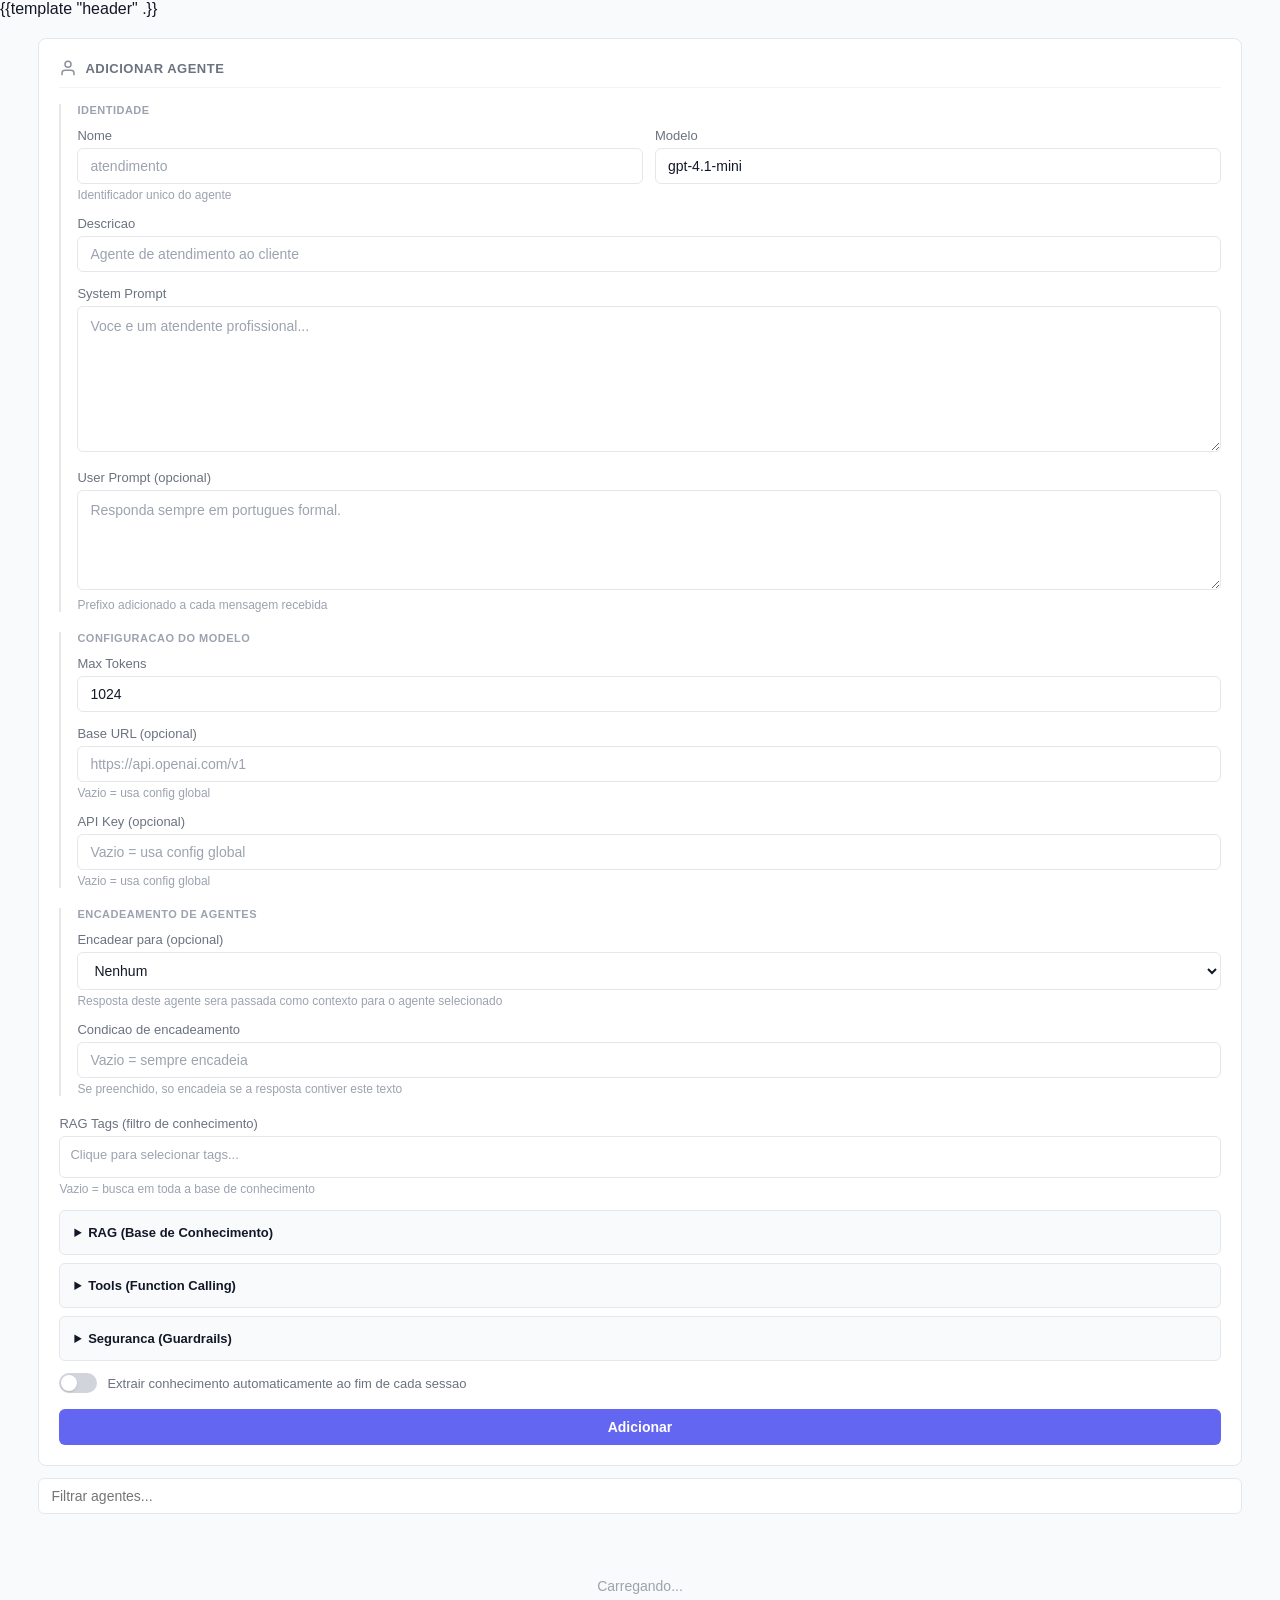
==== commit 6a006e6c: "redesign: minimal flat theme replacing glassmorphism - Rewrite style.css: solid backgrounds, flat bu" ====
--- a/templates/agentes.html
+++ b/templates/agentes.html
@@ -5,52 +5,27 @@
 <meta name="viewport" content="width=device-width, initial-scale=1.0">
 <title>Agentes - Next</title>
 <link rel="icon" href="data:image/svg+xml,<svg xmlns='http://www.w3.org/2000/svg' viewBox='0 0 100 100'><rect width='100' height='100' rx='20' fill='%231e293b'/><text x='50' y='72' font-size='60' font-family='system-ui' font-weight='700' fill='%233b82f6' text-anchor='middle'>N</text></svg>">
-<link rel="preconnect" href="https://fonts.googleapis.com">
-<link href="https://fonts.googleapis.com/css2?family=Inter:wght@400;500;600;700&display=swap" rel="stylesheet">
 <link rel="stylesheet" href="/static/style.css">
 <style>
 .field textarea { min-height: 100px; }
-.agent-row { display:flex; align-items:center; justify-content:space-between; padding:12px 16px; margin-bottom:8px; background:rgba(255,255,255,0.6); border-radius:var(--radius-sm); border:1px solid rgba(0,0,0,0.06); transition:all 0.15s var(--ease); }
-.agent-row:hover { background:rgba(99,102,241,0.04); border-color:rgba(99,102,241,0.12); }
+.agent-row { display:flex; align-items:center; justify-content:space-between; padding:12px 16px; margin-bottom:8px; background:var(--bg-card); border-radius:var(--radius-sm); border:1px solid var(--border-color); transition:all 0.15s var(--ease); }
+.agent-row:hover { background:var(--bg-page); border-color:var(--accent); }
 .agent-badges { display:flex; flex-wrap:wrap; gap:4px; margin-top:4px; }
-.badge { display:inline-block; padding:2px 8px; border-radius:4px; font-size:10px; font-weight:600; }
-.badge-default { background:#fbbf24; color:#78350f; }
-.badge-on { background:#dcfce7; color:#166534; }
-.badge-off { background:#fef2f2; color:#991b1b; }
-.badge-model { background:#dbeafe; color:#1e40af; }
-.badge-url { background:#fef3c7; color:#92400e; }
-.badge-chain { background:#e0e7ff; color:#3730a3; }
-.badge-rag { background:#ecfdf5; color:#065f46; }
-.badge-tools { background:#fef3c7; color:#92400e; }
-.section-collapse { margin-top:8px; border:1px solid rgba(0,0,0,0.06); border-radius:var(--radius-sm); padding:14px; background:rgba(255,255,255,0.3); }
+.section-collapse { margin-top:8px; border:1px solid var(--border-color); border-radius:var(--radius-sm); padding:14px; background:var(--bg-page); }
 .section-collapse summary { cursor:pointer; font-size:13px; font-weight:600; color:var(--slate-800); }
 .section-collapse[open] summary { margin-bottom:12px; }
 .rag-pill { display:inline-flex; align-items:center; gap:4px; background:#e0e7ff; color:#3730a3; padding:3px 10px; border-radius:12px; font-size:12px; font-weight:500; }
 .rag-pill .pill-x { cursor:pointer; font-size:14px; color:#6366f1; margin-left:2px; }
-#rag-tags-wrap { display:flex; flex-wrap:wrap; gap:6px; padding:10px; border:1.5px solid rgba(0,0,0,0.08); border-radius:var(--radius-sm); background:rgba(255,255,255,0.5); min-height:42px; cursor:pointer; }
+#rag-tags-wrap { display:flex; flex-wrap:wrap; gap:6px; padding:10px; border:1px solid var(--border-color); border-radius:var(--radius-sm); background:var(--bg-card); min-height:42px; cursor:pointer; }
 #rag-tags-dropdown { display:none; border:1.5px solid rgba(0,0,0,0.08); border-top:none; border-radius:0 0 var(--radius-sm) var(--radius-sm); background:white; max-height:180px; overflow-y:auto; }
+.rag-dropdown-item { display:flex; align-items:center; gap:8px; padding:6px 12px; cursor:pointer; font-size:13px; }
+.rag-dropdown-item:hover { background:rgba(99,102,241,0.04); }
+.rag-dropdown-item input { accent-color:var(--accent); cursor:pointer; }
 </style>
 </head>
 <body>
 
-<div class="header">
-  <h1>Agentes</h1>
-  <input type="checkbox" id="nav-toggle" style="display:none">
-  <label for="nav-toggle" class="nav-hamburger" aria-label="Menu de navegação"><span></span><span></span><span></span></label>
-  <div class="nav-links">
-    <a href="/conversas">Conversas</a>
-    <a href="/chat">Chat</a>
-    <a href="/ferramentas">Ferramentas</a>
-    <a href="/mcp-admin">MCP</a>
-    <a href="/databases">Databases</a>
-    <a href="/conhecimento">Conhecimento</a>
-    <a href="/relatorios">Relatórios</a>
-    <a href="/config">Config</a>
-    <a href="/logs">Logs</a>
-    <span id="auth-user" style="display:none"></span>
-    <a href="#" id="logout-link" style="display:none" onclick="doLogout();return false;">Sair</a>
-  </div>
-</div>
+{{template "header" .}}
 
 <div class="container">
   <!-- Agent form card -->
@@ -267,39 +242,12 @@
 
 <div class="toast" id="toast"></div>
 
+<script src="/static/shared.js"></script>
 <script>
 let agents = [];
 let editingId = null;
 let allKnowledgeTags = [];
 let selectedRAGTags = new Set();
-
-// -- Utilities --
-
-function escapeHtml(s) {
-  const d = document.createElement('div');
-  d.textContent = s;
-  return d.innerHTML;
-}
-
-function toast(msg) {
-  const t = document.getElementById('toast');
-  t.textContent = msg;
-  t.classList.add('show');
-  setTimeout(() => t.classList.remove('show'), 3000);
-}
-
-async function apiFetch(url, opts) {
-  const r = await fetch(url, opts);
-  if (r.status === 401) { location.href = '/login'; return null; }
-  if (r.status === 403) { toast('Sem permissao'); return null; }
-  return r;
-}
-async function getError(r) {
-  try { const d = await r.json(); return d.error || 'Erro desconhecido'; }
-  catch(e) { return 'Erro desconhecido'; }
-}
-
-async function doLogout() { await fetch('/api/logout', {method:'POST'}); location.href = '/login'; }
 
 // -- Load agents --
 
@@ -588,7 +536,7 @@
   }
   dd.innerHTML = allKnowledgeTags.map(t => {
     const checked = selectedRAGTags.has(t) ? 'checked' : '';
-    return `<label style="display:flex;align-items:center;gap:8px;padding:6px 12px;cursor:pointer;font-size:13px;transition:background 0.1s;" onmouseenter="this.style.background='rgba(99,102,241,0.04)'" onmouseleave="this.style.background=''"><input type="checkbox" ${checked} onchange="toggleRAGTag('${escapeHtml(t)}',this.checked)" style="accent-color:var(--accent);cursor:pointer;">${escapeHtml(t)}</label>`;
+    return `<label class="rag-dropdown-item"><input type="checkbox" ${checked} onchange="toggleRAGTag('${escapeHtml(t)}',this.checked)">${escapeHtml(t)}</label>`;
   }).join('');
 }
 
@@ -640,13 +588,7 @@
 loadKnowledgeTags().then(() => renderRAGTagsDropdown());
 loadAgents();
 
-fetch('/api/auth/status').then(r=>r.json()).then(d=>{
-  if(d.enabled&&d.user){
-    document.getElementById('auth-user').textContent=d.user.username;
-    document.getElementById('auth-user').style.display='';
-    document.getElementById('logout-link').style.display='';
-  }
-}).catch(()=>{});
+initAuth();
 </script>
 </body>
 </html>
--- a/static/style.css
+++ b/static/style.css
@@ -1,23 +1,44 @@
-/* Next — Glassmorphism Theme */
+/* Next — Minimal Theme (Linear/Notion inspired) */
+
+/* Self-hosted Inter font */
+@font-face {
+  font-family: 'Inter';
+  font-style: normal;
+  font-weight: 400 700;
+  font-display: swap;
+  src: url('/static/fonts/inter-latin-ext.woff2') format('woff2');
+  unicode-range: U+0100-02BA, U+02BD-02C5, U+02C7-02CC, U+02CE-02D7, U+02DD-02FF, U+0304, U+0308, U+0329, U+1D00-1D2B, U+1D6B-1D77, U+1D79-1D9A, U+1E00-1EFF, U+2020, U+20A0-20AB, U+20AD-20C0, U+2113, U+2C60-2C7F, U+A720-A7FF;
+}
+@font-face {
+  font-family: 'Inter';
+  font-style: normal;
+  font-weight: 400 700;
+  font-display: swap;
+  src: url('/static/fonts/inter-latin.woff2') format('woff2');
+  unicode-range: U+0000-00FF, U+0131, U+0152-0153, U+02BB-02BC, U+02C6, U+02DA, U+02DC, U+0304, U+0308, U+0329, U+2000-206F, U+20AC, U+2122, U+2191, U+2193, U+2212, U+2215, U+FEFF, U+FFFD;
+}
 
 :root {
-  /* Glassmorphism base */
-  --glass-bg: rgba(255, 255, 255, 0.85);
-  --glass-border: rgba(255, 255, 255, 0.3);
-  --glass-shadow: 0 8px 32px rgba(31, 38, 135, 0.12);
-  --glass-blur: blur(12px);
-
-  /* Background */
-  --bg-gradient: #f1f5f9;
-
-  /* Cores */
-  --slate-800: #1e293b;
-  --slate-700: #334155;
-  --text-primary: #0f172a;
-  --text-secondary: #475569;
-  --text-muted: #94a3b8;
+  /* Backgrounds */
+  --bg-page: #f9fafb;
+  --bg-card: #ffffff;
+
+  /* Borders */
+  --border-color: #e5e7eb;
+  --border-subtle: #f3f4f6;
+
+  /* Text */
+  --text-primary: #111827;
+  --text-secondary: #6b7280;
+  --text-muted: #9ca3af;
+
+  /* Accent */
   --accent: #6366f1;
+  --accent-hover: #4f46e5;
   --accent-light: #818cf8;
+  --accent-subtle: rgba(99,102,241,0.08);
+
+  /* Semantic */
   --success: #10b981;
   --danger: #ef4444;
   --warning: #f59e0b;
@@ -28,14 +49,17 @@
 
   /* Shadows */
   --shadow-sm: 0 1px 2px rgba(0,0,0,0.04);
-  --shadow-md: 0 4px 16px rgba(0,0,0,0.06);
-  --shadow-lg: 0 8px 32px rgba(31,38,135,0.12);
+  --shadow-md: 0 2px 8px rgba(0,0,0,0.06);
 
   /* Border radius */
-  --radius-sm: 8px;
-  --radius-md: 12px;
-  --radius-lg: 16px;
-  --radius-xl: 20px;
+  --radius-sm: 6px;
+  --radius-md: 8px;
+  --radius-lg: 12px;
+
+  /* Compat aliases */
+  --slate-800: #111827;
+  --slate-700: #374151;
+  --radius-xl: 12px;
 
   --ease: cubic-bezier(0.4, 0, 0.2, 1);
 }
@@ -43,12 +67,11 @@
 /* ==================== Reset + Base ==================== */
 * { margin: 0; padding: 0; box-sizing: border-box; }
 
-::selection { background: rgba(99,102,241,0.2); }
+::selection { background: rgba(99,102,241,0.15); }
 
 body {
   font-family: 'Inter', -apple-system, BlinkMacSystemFont, 'Segoe UI', Roboto, sans-serif;
-  background: var(--bg-gradient);
-  background-attachment: fixed;
+  background: var(--bg-page);
   color: var(--text-primary);
   min-height: 100vh;
   overflow-x: hidden;
@@ -59,54 +82,54 @@
 /* ==================== Scrollbar ==================== */
 ::-webkit-scrollbar { width: 6px; height: 6px; }
 ::-webkit-scrollbar-track { background: transparent; }
-::-webkit-scrollbar-thumb { background: rgba(0,0,0,0.12); border-radius: 3px; }
-::-webkit-scrollbar-thumb:hover { background: rgba(0,0,0,0.2); }
+::-webkit-scrollbar-thumb { background: rgba(0,0,0,0.1); border-radius: 3px; }
+::-webkit-scrollbar-thumb:hover { background: rgba(0,0,0,0.18); }
 
 /* ==================== Header ==================== */
 .header {
-  backdrop-filter: var(--glass-blur);
-  -webkit-backdrop-filter: var(--glass-blur);
-  background: var(--glass-bg);
+  background: var(--bg-card);
   color: var(--text-primary);
-  padding: 18px 28px;
+  padding: 14px 24px;
   display: flex;
   justify-content: space-between;
   align-items: center;
-  box-shadow: var(--shadow-md);
   position: sticky;
   top: 0;
   z-index: 50;
-  border-bottom: 1px solid var(--glass-border);
+  border-bottom: 1px solid var(--border-color);
 }
 .header h1 {
-  font-size: 22px;
+  font-size: 18px;
   font-weight: 700;
   letter-spacing: -0.3px;
-  color: var(--slate-800);
+  color: var(--text-primary);
 }
 
 /* ==================== Nav links ==================== */
-.nav-links { display: flex; gap: 6px; align-items: center; }
+.nav-links { display: flex; gap: 2px; align-items: center; }
 .nav-links a {
   color: var(--text-secondary);
   text-decoration: none;
   font-size: 13px;
   font-weight: 500;
-  padding: 7px 16px;
-  border-radius: var(--radius-xl);
-  background: rgba(99,102,241,0.08);
-  border: 1px solid rgba(99,102,241,0.12);
-  transition: all 0.2s var(--ease);
+  padding: 6px 12px;
+  border-radius: var(--radius-sm);
+  border: none;
+  background: none;
+  transition: color 0.15s var(--ease), background 0.15s var(--ease);
 }
 .nav-links a:hover {
-  background: var(--accent);
-  color: white;
-  border-color: var(--accent);
-  transform: translateY(-1px);
-}
-#auth-user { color: var(--text-muted); font-size: 12px; padding: 7px 0; }
-#logout-link { background: rgba(0,0,0,0.04); color: var(--danger); border-color: rgba(239,68,68,0.15); }
-#logout-link:hover { background: var(--danger); color: white; }
+  color: var(--text-primary);
+  background: var(--border-subtle);
+}
+.nav-links a.active {
+  color: var(--accent);
+  background: var(--accent-subtle);
+  font-weight: 600;
+}
+#auth-user { color: var(--text-muted); font-size: 12px; padding: 6px 4px; }
+#logout-link { color: var(--danger); background: none; }
+#logout-link:hover { background: rgba(239,68,68,0.06); color: var(--danger); }
 
 /* Hamburger menu */
 .nav-hamburger {
@@ -118,94 +141,86 @@
 }
 .nav-hamburger span {
   display: block;
-  width: 20px;
+  width: 18px;
   height: 2px;
-  background: var(--slate-800);
+  background: var(--text-secondary);
   border-radius: 1px;
   transition: all 0.2s var(--ease);
 }
 
 /* ==================== Container ==================== */
 .container {
-  margin: 24px auto;
-  padding: 0 clamp(20px, 3vw, 48px);
-}
-
-/* ==================== Cards (glassmorphism) ==================== */
+  margin: 20px auto;
+  padding: 0 clamp(16px, 3vw, 48px);
+}
+
+/* ==================== Cards ==================== */
 .card {
-  background: var(--glass-bg);
-  backdrop-filter: var(--glass-blur);
-  -webkit-backdrop-filter: var(--glass-blur);
-  border: 1px solid var(--glass-border);
-  border-radius: var(--radius-lg);
-  padding: 24px;
+  background: var(--bg-card);
+  border: 1px solid var(--border-color);
+  border-radius: var(--radius-md);
+  padding: 20px;
+  margin-bottom: 12px;
+  transition: box-shadow 0.2s var(--ease);
+}
+.card:hover {
+  box-shadow: var(--shadow-md);
+}
+.card h2 {
+  font-size: 13px;
+  color: var(--text-secondary);
   margin-bottom: 16px;
-  box-shadow: var(--glass-shadow);
-  transition: box-shadow 0.2s var(--ease), transform 0.2s var(--ease);
-}
-.card:hover {
-  box-shadow: 0 12px 40px rgba(31,38,135,0.16);
-}
-.card h2 {
-  font-size: 14px;
-  color: var(--slate-800);
-  margin-bottom: 18px;
   padding-bottom: 10px;
-  border-bottom: 1px solid rgba(0,0,0,0.06);
+  border-bottom: 1px solid var(--border-subtle);
   text-transform: uppercase;
-  letter-spacing: 0.6px;
-  font-weight: 700;
+  letter-spacing: 0.5px;
+  font-weight: 600;
   display: flex;
   align-items: center;
   gap: 8px;
 }
-.card h2 svg { flex-shrink: 0; }
+.card h2 svg { flex-shrink: 0; opacity: 0.5; }
 
 /* ==================== Form fields ==================== */
-.field { margin-bottom: 16px; }
+.field { margin-bottom: 14px; }
 .field label {
   display: block;
-  font-size: 12px;
+  font-size: 13px;
   color: var(--text-secondary);
-  margin-bottom: 6px;
-  font-weight: 600;
-  text-transform: uppercase;
-  letter-spacing: 0.4px;
+  margin-bottom: 5px;
+  font-weight: 500;
 }
 .field input, .field textarea, .field select {
   width: 100%;
-  padding: 10px 14px;
-  border: 1px solid rgba(0,0,0,0.08);
+  padding: 9px 12px;
+  border: 1px solid var(--border-color);
   border-radius: var(--radius-sm);
   font-size: 14px;
   font-family: inherit;
   color: var(--text-primary);
-  background: rgba(255,255,255,0.5);
-  backdrop-filter: blur(4px);
-  -webkit-backdrop-filter: blur(4px);
-  transition: all 0.2s var(--ease);
+  background: var(--bg-card);
+  transition: border-color 0.15s var(--ease), box-shadow 0.15s var(--ease);
 }
 .field input:focus, .field textarea:focus, .field select:focus {
   outline: none;
   border-color: var(--accent);
-  background: rgba(255,255,255,0.8);
-  box-shadow: 0 0 0 3px rgba(99,102,241,0.15);
+  box-shadow: 0 0 0 2px var(--accent-subtle);
 }
 .field input::placeholder, .field textarea::placeholder { color: var(--text-muted); }
 .field textarea { min-height: 120px; resize: vertical; line-height: 1.5; }
-.field .hint { font-size: 11px; color: var(--text-muted); margin-top: 4px; }
+.field .hint { font-size: 12px; color: var(--text-muted); margin-top: 4px; }
 .field-row { display: flex; gap: 12px; }
 .field-row .field { flex: 1; }
 
 /* ==================== Form Sections ==================== */
 .form-section {
-  border-left: 3px solid rgba(99,102,241,0.2);
+  border-left: 2px solid var(--border-color);
   padding-left: 16px;
   margin-bottom: 20px;
 }
 .form-section-title {
   font-size: 11px;
-  font-weight: 700;
+  font-weight: 600;
   text-transform: uppercase;
   letter-spacing: 0.5px;
   color: var(--text-muted);
@@ -221,8 +236,8 @@
   display: none;
   position: absolute;
   right: 0; top: 100%;
-  background: white;
-  border: 1px solid rgba(0,0,0,0.08);
+  background: var(--bg-card);
+  border: 1px solid var(--border-color);
   border-radius: var(--radius-sm);
   box-shadow: var(--shadow-md);
   z-index: 10;
@@ -233,11 +248,11 @@
 .btn-actions-menu .actions-dropdown button {
   display: block; width: 100%; text-align: left;
   padding: 8px 12px; border: none; background: none;
-  font-size: 12px; cursor: pointer; border-radius: 4px;
+  font-size: 13px; cursor: pointer; border-radius: 4px;
   color: var(--text-secondary);
 }
 .btn-actions-menu .actions-dropdown button:hover {
-  background: rgba(99,102,241,0.06);
+  background: var(--border-subtle);
   color: var(--text-primary);
 }
 .btn-actions-menu .actions-dropdown button.danger { color: var(--danger); }
@@ -249,22 +264,19 @@
 }
 .toolbar input[type="text"] {
   flex: 1; min-width: 0;
-  padding: 10px 14px;
-  border: 1.5px solid rgba(0,0,0,0.08);
+  padding: 9px 12px;
+  border: 1px solid var(--border-color);
   border-radius: var(--radius-sm);
   font-size: 14px;
   font-family: inherit;
   color: var(--text-primary);
-  background: rgba(255,255,255,0.5);
-  backdrop-filter: blur(4px);
-  -webkit-backdrop-filter: blur(4px);
-  transition: all 0.2s var(--ease);
+  background: var(--bg-card);
+  transition: border-color 0.15s var(--ease), box-shadow 0.15s var(--ease);
 }
 .toolbar input[type="text"]:focus {
   outline: none;
   border-color: var(--accent);
-  background: rgba(255,255,255,0.8);
-  box-shadow: 0 0 0 3px rgba(99,102,241,0.15);
+  box-shadow: 0 0 0 2px var(--accent-subtle);
 }
 .toolbar-actions { display: flex; gap: 6px; flex-wrap: wrap; }
 
@@ -279,44 +291,37 @@
 
 /* ==================== Buttons ==================== */
 .btn {
-  background: linear-gradient(135deg, var(--accent), var(--accent-light));
+  background: var(--accent);
   color: white;
   border: none;
-  padding: 13px 24px;
-  border-radius: var(--radius-sm);
-  font-size: 15px;
+  padding: 10px 20px;
+  border-radius: var(--radius-sm);
+  font-size: 14px;
   cursor: pointer;
   width: 100%;
   font-weight: 600;
-  transition: all 0.2s var(--ease);
-  letter-spacing: 0.2px;
-  box-shadow: 0 2px 8px rgba(99,102,241,0.25);
+  transition: background 0.15s var(--ease);
 }
 .btn:hover {
-  transform: translateY(-1px);
-  box-shadow: 0 4px 16px rgba(99,102,241,0.35);
-}
-.btn:active { transform: translateY(0); }
+  background: var(--accent-hover);
+}
+.btn:active { opacity: 0.9; }
 .btn:disabled {
   background: var(--text-muted);
   cursor: not-allowed;
-  transform: none;
-  box-shadow: none;
-}
-.btn-sm { padding: 6px 14px; font-size: 12px; width: auto; }
-.btn-whatsapp { background: linear-gradient(135deg, #25d366, #20bd5a); box-shadow: 0 2px 8px rgba(37,211,102,0.25); }
-.btn-whatsapp:hover { box-shadow: 0 4px 16px rgba(37,211,102,0.35); }
-.btn-danger { background: linear-gradient(135deg, #dc2626, #ef4444); box-shadow: 0 2px 8px rgba(220,38,38,0.25); }
-.btn-danger:hover { box-shadow: 0 4px 16px rgba(220,38,38,0.35); }
+}
+.btn-sm { padding: 6px 12px; font-size: 13px; width: auto; }
+.btn-whatsapp { background: #25d366; }
+.btn-whatsapp:hover { background: #1fb855; }
+.btn-danger { background: var(--danger); }
+.btn-danger:hover { background: #dc2626; }
 .btn-secondary {
-  background: rgba(255,255,255,0.6);
+  background: var(--bg-card);
   color: var(--text-secondary);
-  border: 1px solid rgba(0,0,0,0.08);
-  box-shadow: var(--shadow-sm);
+  border: 1px solid var(--border-color);
 }
 .btn-secondary:hover {
-  background: rgba(255,255,255,0.9);
-  box-shadow: var(--shadow-md);
+  background: var(--bg-page);
 }
 
 /* ==================== Status ==================== */
@@ -324,161 +329,149 @@
   display: flex;
   align-items: center;
   gap: 10px;
-  padding: 14px 18px;
-  border-radius: var(--radius-md);
+  padding: 12px 16px;
+  border-radius: var(--radius-sm);
   font-size: 14px;
   font-weight: 500;
-  transition: all 0.3s var(--ease);
-}
-.status.connected { background: rgba(16,185,129,0.1); color: #065f46; border: 1px solid rgba(16,185,129,0.2); }
-.status.disconnected { background: rgba(245,158,11,0.1); color: #92400e; border: 1px solid rgba(245,158,11,0.2); }
-.status .dot { width: 10px; height: 10px; border-radius: 50%; flex-shrink: 0; }
-.status.connected .dot { background: var(--success); box-shadow: 0 0 8px rgba(16,185,129,0.5); animation: pulse 2s infinite; }
+  transition: all 0.2s var(--ease);
+}
+.status.connected { background: rgba(16,185,129,0.08); color: #065f46; border: 1px solid rgba(16,185,129,0.15); }
+.status.disconnected { background: rgba(245,158,11,0.08); color: #92400e; border: 1px solid rgba(245,158,11,0.15); }
+.status .dot { width: 8px; height: 8px; border-radius: 50%; flex-shrink: 0; }
+.status.connected .dot { background: var(--success); animation: pulse 2s infinite; }
 .status.disconnected .dot { background: var(--warning); }
 @keyframes pulse {
-  0%, 100% { box-shadow: 0 0 4px rgba(16,185,129,0.4); }
-  50% { box-shadow: 0 0 12px rgba(16,185,129,0.7); }
+  0%, 100% { box-shadow: 0 0 0 0 rgba(16,185,129,0.4); }
+  50% { box-shadow: 0 0 0 4px rgba(16,185,129,0); }
 }
 
 /* ==================== Tables ==================== */
 .table-wrap {
-  background: var(--glass-bg);
-  backdrop-filter: var(--glass-blur);
-  -webkit-backdrop-filter: var(--glass-blur);
-  border: 1px solid var(--glass-border);
-  border-radius: var(--radius-lg);
+  background: var(--bg-card);
+  border: 1px solid var(--border-color);
+  border-radius: var(--radius-md);
   overflow-x: auto;
   overflow-y: auto;
   max-height: calc(100vh - 280px);
-  box-shadow: var(--glass-shadow);
 }
 table { width: 100%; border-collapse: collapse; }
 th {
-  background: rgba(255,255,255,0.4);
+  background: var(--bg-page);
   text-align: left;
-  padding: 12px 16px;
-  font-size: 11px;
+  padding: 10px 16px;
+  font-size: 12px;
   color: var(--text-secondary);
-  border-bottom: 1px solid rgba(0,0,0,0.06);
-  text-transform: uppercase;
-  letter-spacing: 0.5px;
-  font-weight: 700;
+  border-bottom: 1px solid var(--border-color);
+  font-weight: 600;
   position: sticky;
   top: 0;
   z-index: 1;
 }
 td {
   padding: 10px 16px;
-  border-bottom: 1px solid rgba(0,0,0,0.04);
+  border-bottom: 1px solid var(--border-subtle);
   font-size: 13px;
   vertical-align: middle;
 }
-tr { transition: background 0.15s var(--ease); }
-tr:hover { background: rgba(99,102,241,0.04); }
+tr { transition: background 0.1s var(--ease); }
+tr:hover { background: var(--accent-subtle); }
 tr:last-child td { border-bottom: none; }
 
 /* ==================== Tabs ==================== */
 .tabs {
   display: flex;
-  gap: 4px;
-  background: var(--glass-bg);
-  backdrop-filter: var(--glass-blur);
-  -webkit-backdrop-filter: var(--glass-blur);
-  border: 1px solid var(--glass-border);
-  border-radius: var(--radius-lg);
-  padding: 6px;
+  gap: 0;
+  background: var(--bg-card);
+  border: 1px solid var(--border-color);
+  border-radius: var(--radius-md);
+  padding: 4px;
   margin-bottom: 16px;
-  box-shadow: var(--glass-shadow);
   overflow-x: auto;
 }
 .tab-btn {
-  padding: 10px 18px;
+  padding: 8px 16px;
   border: none;
   background: transparent;
   border-radius: var(--radius-sm);
   font-size: 13px;
-  font-weight: 600;
+  font-weight: 500;
   color: var(--text-secondary);
   cursor: pointer;
-  transition: all 0.2s var(--ease);
+  transition: all 0.15s var(--ease);
   white-space: nowrap;
   font-family: inherit;
 }
-.tab-btn:hover { background: rgba(99,102,241,0.08); color: var(--text-primary); }
-.tab-btn.active { background: var(--accent); color: white; box-shadow: 0 2px 8px rgba(99,102,241,0.3); }
+.tab-btn:hover { color: var(--text-primary); background: var(--border-subtle); }
+.tab-btn.active { background: var(--accent); color: white; }
 .tab-panel { display: none; }
 .tab-panel.active { display: block; }
 
 /* ==================== Toggle switch ==================== */
-.toggle { display: flex; align-items: center; gap: 12px; margin-bottom: 14px; }
+.toggle { display: flex; align-items: center; gap: 10px; margin-bottom: 14px; }
 .toggle input[type="checkbox"] {
-  width: 44px; height: 24px;
+  width: 38px; height: 20px;
   appearance: none; -webkit-appearance: none;
-  background: #b0b7c3;
-  border-radius: 12px;
-  position: relative;
-  cursor: pointer;
-  transition: background 0.3s var(--ease), box-shadow 0.3s var(--ease);
-  flex-shrink: 0;
-  border: 1px solid rgba(0,0,0,0.1);
-}
-.toggle input[type="checkbox"]:checked { background: var(--accent); border-color: var(--accent); box-shadow: 0 0 0 2px rgba(99,102,241,0.2); }
-.toggle input[type="checkbox"]::before {
-  content: '';
-  position: absolute;
-  width: 20px; height: 20px;
-  border-radius: 50%;
-  background: white;
-  top: 2px; left: 2px;
-  transition: transform 0.3s var(--ease);
-  box-shadow: 0 1px 3px rgba(0,0,0,0.2);
-}
-.toggle input[type="checkbox"]:checked::before { transform: translateX(20px); }
-.toggle label { font-size: 13px; color: var(--text-secondary); cursor: pointer; }
-
-.toggle-sm input[type="checkbox"] {
-  width: 36px; height: 20px;
-  appearance: none; -webkit-appearance: none;
-  background: #b0b7c3;
+  background: #d1d5db;
   border-radius: 10px;
   position: relative;
   cursor: pointer;
-  transition: background 0.3s var(--ease), box-shadow 0.3s var(--ease);
+  transition: background 0.2s var(--ease);
   flex-shrink: 0;
-  border: 1px solid rgba(0,0,0,0.1);
-}
-.toggle-sm input[type="checkbox"]:checked { background: var(--accent); border-color: var(--accent); box-shadow: 0 0 0 2px rgba(99,102,241,0.2); }
-.toggle-sm input[type="checkbox"]::before {
+  border: none;
+}
+.toggle input[type="checkbox"]:checked { background: var(--accent); }
+.toggle input[type="checkbox"]::before {
   content: '';
   position: absolute;
   width: 16px; height: 16px;
   border-radius: 50%;
   background: white;
   top: 2px; left: 2px;
-  transition: transform 0.3s var(--ease);
-  box-shadow: 0 1px 3px rgba(0,0,0,0.2);
-}
-.toggle-sm input[type="checkbox"]:checked::before { transform: translateX(16px); }
+  transition: transform 0.2s var(--ease);
+  box-shadow: 0 1px 2px rgba(0,0,0,0.15);
+}
+.toggle input[type="checkbox"]:checked::before { transform: translateX(18px); }
+.toggle label { font-size: 13px; color: var(--text-secondary); cursor: pointer; }
+
+.toggle-sm input[type="checkbox"] {
+  width: 32px; height: 18px;
+  appearance: none; -webkit-appearance: none;
+  background: #d1d5db;
+  border-radius: 9px;
+  position: relative;
+  cursor: pointer;
+  transition: background 0.2s var(--ease);
+  flex-shrink: 0;
+  border: none;
+}
+.toggle-sm input[type="checkbox"]:checked { background: var(--accent); }
+.toggle-sm input[type="checkbox"]::before {
+  content: '';
+  position: absolute;
+  width: 14px; height: 14px;
+  border-radius: 50%;
+  background: white;
+  top: 2px; left: 2px;
+  transition: transform 0.2s var(--ease);
+  box-shadow: 0 1px 2px rgba(0,0,0,0.15);
+}
+.toggle-sm input[type="checkbox"]:checked::before { transform: translateX(14px); }
 
 /* ==================== Toast ==================== */
 .toast {
   position: fixed;
   bottom: 24px;
   right: 24px;
-  background: rgba(15,23,42,0.85);
-  backdrop-filter: var(--glass-blur);
-  -webkit-backdrop-filter: var(--glass-blur);
+  background: #1f2937;
   color: white;
-  padding: 14px 22px;
-  border-radius: var(--radius-md);
+  padding: 12px 20px;
+  border-radius: var(--radius-sm);
   font-size: 14px;
   font-weight: 500;
   opacity: 0;
-  transition: all 0.3s var(--ease);
+  transition: opacity 0.2s var(--ease), transform 0.2s var(--ease);
   z-index: 100;
-  box-shadow: 0 8px 32px rgba(0,0,0,0.2);
   transform: translateY(8px);
-  border: 1px solid rgba(255,255,255,0.1);
 }
 .toast.show { opacity: 1; transform: translateY(0); }
 
@@ -488,10 +481,28 @@
   padding: 2px 8px;
   border-radius: 4px;
   font-size: 11px;
-  background: rgba(99,102,241,0.12);
+  background: var(--accent-subtle);
   color: var(--accent);
   margin-right: 4px;
 }
+
+/* ==================== Badges (shared) ==================== */
+.badge { display: inline-block; padding: 2px 8px; border-radius: 4px; font-size: 10px; font-weight: 600; }
+.badge-default { background: #fbbf24; color: #78350f; }
+.badge-on, .badge-ok { background: #dcfce7; color: #166534; }
+.badge-off, .badge-err { background: #fef2f2; color: #991b1b; }
+.badge-model, .badge-info { background: #dbeafe; color: #1e40af; }
+.badge-url, .badge-tools { background: #fef3c7; color: #92400e; }
+.badge-chain, .badge-rag { background: #e0e7ff; color: #3730a3; }
+
+/* ==================== Utilities ==================== */
+.hidden { display: none !important; }
+.btn-row { display: flex; gap: 8px; }
+.btn-row .btn { width: auto; flex: 1; }
+.mt-2 { margin-top: 8px; }
+.mt-3 { margin-top: 12px; }
+.mb-2 { margin-bottom: 8px; }
+.mb-3 { margin-bottom: 12px; }
 
 /* ==================== Search bar ==================== */
 .search-bar {
@@ -501,20 +512,17 @@
 }
 .search-bar input {
   flex: 1;
-  padding: 10px 16px;
-  border: 1px solid rgba(0,0,0,0.08);
-  border-radius: var(--radius-sm);
-  font-size: 14px;
-  background: rgba(255,255,255,0.5);
-  backdrop-filter: blur(4px);
-  -webkit-backdrop-filter: blur(4px);
-  transition: all 0.2s var(--ease);
+  padding: 9px 14px;
+  border: 1px solid var(--border-color);
+  border-radius: var(--radius-sm);
+  font-size: 14px;
+  background: var(--bg-card);
+  transition: border-color 0.15s var(--ease), box-shadow 0.15s var(--ease);
 }
 .search-bar input:focus {
   outline: none;
   border-color: var(--accent);
-  background: rgba(255,255,255,0.8);
-  box-shadow: 0 0 0 3px rgba(99,102,241,0.15);
+  box-shadow: 0 0 0 2px var(--accent-subtle);
 }
 
 /* ==================== Empty state ==================== */
@@ -522,26 +530,22 @@
   text-align: center;
   padding: 48px;
   color: var(--text-muted);
-  font-size: 15px;
+  font-size: 14px;
 }
 
 /* ==================== Modal ==================== */
 .modal-overlay {
   position: fixed;
   top: 0; left: 0; right: 0; bottom: 0;
-  background: rgba(0,0,0,0.4);
-  backdrop-filter: blur(4px);
-  -webkit-backdrop-filter: blur(4px);
+  background: rgba(0,0,0,0.5);
   z-index: 200;
   display: flex;
   align-items: center;
   justify-content: center;
 }
 .modal-box {
-  background: var(--glass-bg);
-  backdrop-filter: var(--glass-blur);
-  -webkit-backdrop-filter: var(--glass-blur);
-  border: 1px solid var(--glass-border);
+  background: var(--bg-card);
+  border: 1px solid var(--border-color);
   border-radius: var(--radius-lg);
   padding: 24px;
   max-width: 640px;
@@ -549,21 +553,21 @@
   max-height: 80vh;
   display: flex;
   flex-direction: column;
-  box-shadow: 0 16px 48px rgba(0,0,0,0.2);
-}
-.modal-box h3 { font-size: 16px; margin-bottom: 12px; color: var(--slate-800); }
+  box-shadow: 0 8px 32px rgba(0,0,0,0.12);
+}
+.modal-box h3 { font-size: 16px; margin-bottom: 12px; color: var(--text-primary); }
 .modal-box pre {
   flex: 1;
   overflow: auto;
-  background: rgba(255,255,255,0.5);
-  border: 1px solid rgba(0,0,0,0.06);
+  background: var(--bg-page);
+  border: 1px solid var(--border-color);
   border-radius: var(--radius-sm);
   padding: 14px;
   font-size: 13px;
   line-height: 1.6;
   white-space: pre-wrap;
   word-break: break-word;
-  color: #374151;
+  color: var(--text-primary);
 }
 .modal-box .btn { margin-top: 14px; align-self: flex-end; width: auto; }
 
@@ -578,112 +582,95 @@
   display: flex; gap: 10px; margin-bottom: 16px; flex-wrap: wrap; align-items: center;
 }
 .filters select, .filters input {
-  padding: 9px 14px;
-  border: 1px solid rgba(0,0,0,0.08);
-  border-radius: var(--radius-sm);
-  font-size: 14px;
-  background: rgba(255,255,255,0.5);
-  backdrop-filter: blur(4px);
-  -webkit-backdrop-filter: blur(4px);
+  padding: 8px 12px;
+  border: 1px solid var(--border-color);
+  border-radius: var(--radius-sm);
+  font-size: 14px;
+  background: var(--bg-card);
   color: var(--text-primary);
-  transition: all 0.2s var(--ease);
+  transition: border-color 0.15s var(--ease);
 }
 .filters select:focus, .filters input:focus {
   outline: none;
   border-color: var(--accent);
-  box-shadow: 0 0 0 3px rgba(99,102,241,0.15);
+  box-shadow: 0 0 0 2px var(--accent-subtle);
 }
 .filters input::placeholder { color: var(--text-muted); }
 .filters button {
-  padding: 9px 20px;
-  background: linear-gradient(135deg, var(--accent), var(--accent-light));
+  padding: 8px 18px;
+  background: var(--accent);
   color: white;
   border: none;
   border-radius: var(--radius-sm);
   cursor: pointer;
   font-size: 14px;
   font-weight: 600;
-  transition: all 0.2s var(--ease);
-  box-shadow: 0 2px 8px rgba(99,102,241,0.25);
-}
-.filters button:hover {
-  transform: translateY(-1px);
-  box-shadow: 0 4px 16px rgba(99,102,241,0.35);
-}
+  transition: background 0.15s var(--ease);
+}
+.filters button:hover { background: var(--accent-hover); }
 
 /* ==================== Log event badges ==================== */
 .event-badge {
   display: inline-block;
-  padding: 3px 10px;
-  border-radius: 6px;
+  padding: 2px 8px;
+  border-radius: 4px;
   font-size: 11px;
   font-weight: 600;
-  letter-spacing: 0.2px;
-}
-.event-badge.main_whatsapp_msg_received { background: rgba(59,130,246,0.12); color: #1e40af; }
-.event-badge.main_debounce_fire { background: rgba(20,184,166,0.12); color: #115e59; }
-.event-badge.pipeline_msg_sent { background: rgba(16,185,129,0.12); color: #065f46; }
-.event-badge.pipeline_ai_request { background: rgba(139,92,246,0.12); color: #5b21b6; }
-.event-badge.pipeline_ai_response { background: rgba(99,102,241,0.12); color: #3730a3; }
-.event-badge.pipeline_session_new { background: rgba(251,146,60,0.12); color: #9a3412; }
-.event-badge.pipeline_session_summarized { background: rgba(236,72,153,0.12); color: #9d174d; }
-.event-badge.pipeline_guardrail_blocked { background: rgba(239,68,68,0.12); color: #991b1b; }
-.event-badge.pipeline_rag_search { background: rgba(245,158,11,0.12); color: #92400e; }
-.event-badge.pipeline_rag_empty_context { background: rgba(245,158,11,0.12); color: #92400e; }
-.event-badge.pipeline_context_compacted { background: rgba(245,158,11,0.12); color: #92400e; }
-.event-badge.pipeline_agent_chain { background: rgba(139,92,246,0.12); color: #5b21b6; }
-.event-badge.ai_llm_request { background: rgba(139,92,246,0.12); color: #5b21b6; }
-.event-badge.ai_llm_response { background: rgba(99,102,241,0.12); color: #3730a3; }
-.event-badge.ai_tool_call { background: rgba(20,184,166,0.12); color: #115e59; }
-.event-badge.ai_tool_result { background: rgba(20,184,166,0.12); color: #115e59; }
-.event-badge.tools_tool_execute { background: rgba(20,184,166,0.12); color: #115e59; }
-.event-badge.tools_tool_execute_result { background: rgba(20,184,166,0.12); color: #115e59; }
-.event-badge.tools_scheduled_sent { background: rgba(16,185,129,0.12); color: #065f46; }
-.event-badge.tools_mcp_connect_error { background: rgba(239,68,68,0.12); color: #991b1b; }
-.event-badge.tools_extdb_connect_error { background: rgba(239,68,68,0.12); color: #991b1b; }
-.event-badge.web_config_saved { background: rgba(132,204,22,0.12); color: #3f6212; }
-.event-badge.web_whatsapp_logout { background: rgba(245,158,11,0.12); color: #92400e; }
-.event-badge.web_chat_cleared { background: rgba(132,204,22,0.12); color: #3f6212; }
-.event-badge.web_report_cleared { background: rgba(132,204,22,0.12); color: #3f6212; }
-.event-badge.error { background: rgba(239,68,68,0.12); color: #991b1b; }
-.event-badge.whatsapp_connected { background: rgba(16,185,129,0.12); color: #065f46; }
-.event-badge.whatsapp_disconnected { background: rgba(239,68,68,0.12); color: #991b1b; }
+}
+.event-badge.main_whatsapp_msg_received { background: rgba(59,130,246,0.1); color: #1e40af; }
+.event-badge.main_debounce_fire { background: rgba(20,184,166,0.1); color: #115e59; }
+.event-badge.pipeline_msg_sent { background: rgba(16,185,129,0.1); color: #065f46; }
+.event-badge.pipeline_ai_request { background: rgba(139,92,246,0.1); color: #5b21b6; }
+.event-badge.pipeline_ai_response { background: rgba(99,102,241,0.1); color: #3730a3; }
+.event-badge.pipeline_session_new { background: rgba(251,146,60,0.1); color: #9a3412; }
+.event-badge.pipeline_session_summarized { background: rgba(236,72,153,0.1); color: #9d174d; }
+.event-badge.pipeline_guardrail_blocked { background: rgba(239,68,68,0.1); color: #991b1b; }
+.event-badge.pipeline_rag_search, .event-badge.pipeline_rag_empty_context, .event-badge.pipeline_context_compacted { background: rgba(245,158,11,0.1); color: #92400e; }
+.event-badge.pipeline_agent_chain { background: rgba(139,92,246,0.1); color: #5b21b6; }
+.event-badge.ai_llm_request { background: rgba(139,92,246,0.1); color: #5b21b6; }
+.event-badge.ai_llm_response { background: rgba(99,102,241,0.1); color: #3730a3; }
+.event-badge.ai_tool_call, .event-badge.ai_tool_result, .event-badge.tools_tool_execute, .event-badge.tools_tool_execute_result { background: rgba(20,184,166,0.1); color: #115e59; }
+.event-badge.tools_scheduled_sent { background: rgba(16,185,129,0.1); color: #065f46; }
+.event-badge.tools_mcp_connect_error, .event-badge.tools_extdb_connect_error { background: rgba(239,68,68,0.1); color: #991b1b; }
+.event-badge.web_config_saved, .event-badge.web_chat_cleared, .event-badge.web_report_cleared { background: rgba(132,204,22,0.1); color: #3f6212; }
+.event-badge.web_whatsapp_logout { background: rgba(245,158,11,0.1); color: #92400e; }
+.event-badge.error { background: rgba(239,68,68,0.1); color: #991b1b; }
+.event-badge.whatsapp_connected { background: rgba(16,185,129,0.1); color: #065f46; }
+.event-badge.whatsapp_disconnected { background: rgba(239,68,68,0.1); color: #991b1b; }
 
 /* Log data cell */
-.data-cell { cursor: pointer; transition: background 0.15s var(--ease); border-radius: var(--radius-sm); }
-.data-cell:hover { background: rgba(99,102,241,0.06); }
+.data-cell { cursor: pointer; transition: background 0.1s var(--ease); border-radius: var(--radius-sm); }
+.data-cell:hover { background: var(--accent-subtle); }
 .data-cell .preview {
   font-family: 'SF Mono', Monaco, 'Cascadia Code', monospace;
   white-space: nowrap; overflow: hidden; text-overflow: ellipsis;
   max-width: 420px; color: var(--text-secondary); font-size: 12px;
   display: block;
 }
-.data-cell .expand-hint { font-size: 10px; color: var(--accent); margin-left: 6px; transition: transform 0.2s var(--ease); display: inline-block; }
-.data-cell:hover .expand-hint { transform: scale(1.2); }
+.data-cell .expand-hint { font-size: 10px; color: var(--accent); margin-left: 6px; transition: transform 0.15s var(--ease); display: inline-block; }
+.data-cell:hover .expand-hint { transform: scale(1.1); }
 .data-cell.expanded .expand-hint { transform: rotate(180deg); }
 .data-cell pre {
   display: none; margin-top: 8px;
-  background: rgba(255,255,255,0.5);
-  border: 1px solid rgba(0,0,0,0.06);
-  border-radius: var(--radius-sm);
-  padding: 12px 14px;
+  background: var(--bg-page);
+  border: 1px solid var(--border-color);
+  border-radius: var(--radius-sm);
+  padding: 12px;
   font-family: 'SF Mono', Monaco, 'Cascadia Code', monospace;
   font-size: 11px; white-space: pre-wrap; word-break: break-word;
   color: var(--text-primary); overflow-y: auto;
   line-height: 1.5;
 }
 .data-cell.expanded pre { display: block; }
-.data-cell.expanded .preview { color: var(--slate-700); font-weight: 600; }
+.data-cell.expanded .preview { color: var(--text-primary); font-weight: 600; }
 
 /* ==================== Banner (logs) ==================== */
 .banner {
-  background: rgba(255,251,235,0.8);
-  backdrop-filter: blur(4px);
-  -webkit-backdrop-filter: blur(4px);
-  border: 1px solid rgba(253,230,138,0.6);
+  background: #fffbeb;
+  border: 1px solid #fde68a;
   color: #92400e;
-  padding: 14px 18px;
-  border-radius: var(--radius-md);
+  padding: 12px 16px;
+  border-radius: var(--radius-sm);
   margin-bottom: 16px;
   font-size: 14px;
   font-weight: 500;
@@ -695,9 +682,9 @@
 .pii-grid .toggle {
   margin-bottom: 0;
   padding: 8px 12px;
-  background: rgba(255,255,255,0.4);
-  border-radius: var(--radius-sm);
-  border: 1px solid rgba(0,0,0,0.06);
+  background: var(--bg-page);
+  border-radius: var(--radius-sm);
+  border: 1px solid var(--border-subtle);
 }
 
 /* ==================== Content preview (conhecimento) ==================== */
@@ -708,9 +695,9 @@
 /* ==================== Error message (login) ==================== */
 .error-msg {
   display: none;
-  background: rgba(239,68,68,0.08);
+  background: rgba(239,68,68,0.06);
   color: #991b1b;
-  border: 1px solid rgba(239,68,68,0.2);
+  border: 1px solid rgba(239,68,68,0.15);
   padding: 10px 14px;
   border-radius: var(--radius-sm);
   font-size: 13px;
@@ -719,46 +706,40 @@
 
 /* ==================== Login card ==================== */
 .login-card {
-  background: var(--glass-bg);
-  backdrop-filter: var(--glass-blur);
-  -webkit-backdrop-filter: var(--glass-blur);
-  border: 1px solid var(--glass-border);
+  background: var(--bg-card);
+  border: 1px solid var(--border-color);
   border-radius: var(--radius-lg);
   padding: 40px 36px;
   width: 100%;
   max-width: 400px;
-  box-shadow: var(--glass-shadow);
+  box-shadow: var(--shadow-md);
   text-align: center;
 }
 .login-card .icon {
-  width: 56px; height: 56px;
-  background: linear-gradient(135deg, var(--accent), var(--accent-light));
-  border-radius: 50%;
+  width: 52px; height: 52px;
+  background: var(--accent);
+  border-radius: var(--radius-md);
   display: flex; align-items: center; justify-content: center;
   margin: 0 auto 16px;
-  box-shadow: 0 4px 16px rgba(99,102,241,0.3);
 }
 .login-card h2 { font-size: 18px; color: var(--text-primary); margin-bottom: 24px; font-weight: 600; }
 
-/* ==================== Relatórios page ==================== */
-.chips { display: flex; flex-wrap: wrap; gap: 8px; }
+/* ==================== Relatorios page ==================== */
+.chips { display: flex; flex-wrap: wrap; gap: 6px; }
 .chip {
-  background: var(--glass-bg);
-  backdrop-filter: blur(6px);
-  -webkit-backdrop-filter: blur(6px);
-  border: 1px solid var(--glass-border);
-  border-radius: var(--radius-xl);
-  padding: 8px 16px;
+  background: var(--bg-card);
+  border: 1px solid var(--border-color);
+  border-radius: var(--radius-sm);
+  padding: 8px 14px;
   font-size: 13px;
   cursor: pointer;
-  transition: all 0.2s var(--ease);
+  transition: all 0.15s var(--ease);
   color: var(--text-secondary);
 }
 .chip:hover {
   background: var(--accent);
   color: white;
   border-color: var(--accent);
-  box-shadow: 0 4px 12px rgba(99,102,241,0.3);
 }
 
 .chat-area {
@@ -769,33 +750,30 @@
 
 .report-card {
   position: relative;
-  background: var(--glass-bg);
-  backdrop-filter: var(--glass-blur);
-  -webkit-backdrop-filter: var(--glass-blur);
-  border: 1px solid var(--glass-border);
-  border-radius: var(--radius-lg);
+  background: var(--bg-card);
+  border: 1px solid var(--border-color);
+  border-radius: var(--radius-md);
   padding: 20px;
-  box-shadow: var(--glass-shadow);
 }
 .btn-card-print {
   position: absolute; top: 12px; right: 12px;
   padding: 4px 12px; font-size: 12px;
-  background: rgba(255,255,255,0.6);
+  background: var(--bg-page);
   color: var(--text-secondary);
-  border: 1px solid rgba(0,0,0,0.08);
+  border: 1px solid var(--border-color);
   border-radius: var(--radius-sm);
   cursor: pointer;
-  transition: all 0.2s var(--ease);
-}
-.btn-card-print:hover { background: rgba(255,255,255,0.9); }
-.report-question { font-weight: 600; color: var(--slate-800); margin-bottom: 12px; font-size: 15px; }
+  transition: background 0.15s var(--ease);
+}
+.btn-card-print:hover { background: var(--border-subtle); }
+.report-question { font-weight: 600; color: var(--text-primary); margin-bottom: 12px; font-size: 15px; }
 .report-error { color: var(--danger); font-size: 14px; }
 
 .sql-toggle { font-size: 12px; color: var(--text-secondary); cursor: pointer; margin-bottom: 8px; display: inline-block; }
 .sql-toggle:hover { color: var(--text-primary); }
 .sql-block {
   display: none;
-  background: rgba(255,255,255,0.4);
+  background: var(--bg-page);
   border-radius: var(--radius-sm);
   padding: 12px;
   font-family: monospace;
@@ -809,13 +787,13 @@
 .chart-box { margin: 16px 0; max-width: min(100%, 900px); }
 
 .data-table { width: 100%; border-collapse: collapse; margin: 12px 0; font-size: 13px; }
-.data-table th { background: rgba(255,255,255,0.4); padding: 8px 12px; text-align: left; font-weight: 600; border-bottom: 2px solid rgba(0,0,0,0.08); white-space: nowrap; }
-.data-table td { padding: 8px 12px; border-bottom: 1px solid rgba(0,0,0,0.04); }
-.data-table tr:hover td { background: rgba(99,102,241,0.04); }
+.data-table th { background: var(--bg-page); padding: 8px 12px; text-align: left; font-weight: 600; border-bottom: 1px solid var(--border-color); white-space: nowrap; }
+.data-table td { padding: 8px 12px; border-bottom: 1px solid var(--border-subtle); }
+.data-table tr:hover td { background: var(--accent-subtle); }
 .table-wrap-reports { max-height: 400px; overflow: auto; }
 
 .insight {
-  background: rgba(99,102,241,0.08);
+  background: var(--accent-subtle);
   border-left: 3px solid var(--accent);
   padding: 12px 16px;
   border-radius: 0 var(--radius-sm) var(--radius-sm) 0;
@@ -831,40 +809,37 @@
 }
 .input-bar input {
   flex: 1;
-  padding: 12px 16px;
-  border: 1px solid rgba(0,0,0,0.08);
+  padding: 10px 14px;
+  border: 1px solid var(--border-color);
   border-radius: var(--radius-sm);
   font-size: 14px;
   outline: none;
   font-family: inherit;
-  background: rgba(255,255,255,0.6);
-  backdrop-filter: blur(6px);
-  -webkit-backdrop-filter: blur(6px);
+  background: var(--bg-card);
 }
 .input-bar input:focus {
   border-color: var(--accent);
-  box-shadow: 0 0 0 3px rgba(99,102,241,0.15);
-  background: rgba(255,255,255,0.8);
+  box-shadow: 0 0 0 2px var(--accent-subtle);
 }
 .input-bar button {
-  padding: 12px 24px;
+  padding: 10px 20px;
   border: none;
   border-radius: var(--radius-sm);
   font-size: 14px;
   font-weight: 600;
   cursor: pointer;
-  transition: all 0.2s var(--ease);
+  transition: background 0.15s var(--ease);
   font-family: inherit;
 }
-.btn-send { background: linear-gradient(135deg, var(--accent), var(--accent-light)); color: white; box-shadow: 0 2px 8px rgba(99,102,241,0.25); }
-.btn-send:hover { box-shadow: 0 4px 16px rgba(99,102,241,0.35); }
+.btn-send { background: var(--accent); color: white; }
+.btn-send:hover { background: var(--accent-hover); }
 .btn-send:disabled { opacity: 0.5; cursor: not-allowed; }
 .btn-print {
-  background: rgba(255,255,255,0.6);
+  background: var(--bg-card);
   color: var(--text-secondary);
-  border: 1px solid rgba(0,0,0,0.08) !important;
-}
-.btn-print:hover { background: rgba(255,255,255,0.9); }
+  border: 1px solid var(--border-color) !important;
+}
+.btn-print:hover { background: var(--bg-page); }
 
 .loading { text-align: center; color: var(--text-secondary); font-size: 14px; padding: 20px; }
 .loading::after { content: ''; display: inline-block; width: 16px; height: 16px; border: 2px solid #d1d5db; border-top-color: var(--accent); border-radius: 50%; animation: spin 0.8s linear infinite; margin-left: 8px; vertical-align: middle; }
@@ -874,122 +849,43 @@
 .chat-container {
   flex: 1; display: flex; flex-direction: column;
   max-width: min(100%, 1200px); width: 100%; margin: 0 auto; overflow: hidden;
-  height: calc(100vh - 60px);
+  height: calc(100vh - 50px);
 }
 
 .badges {
   display: flex; gap: 8px; padding: 10px 20px;
-  background: var(--glass-bg);
-  backdrop-filter: var(--glass-blur);
-  -webkit-backdrop-filter: var(--glass-blur);
-  border-bottom: 1px solid rgba(0,0,0,0.06);
+  background: var(--bg-card);
+  border-bottom: 1px solid var(--border-color);
   flex-shrink: 0; align-items: center; flex-wrap: wrap;
   position: relative;
 }
 .badge {
   font-size: 11px; font-weight: 600;
-  padding: 4px 10px; border-radius: var(--radius-md);
-  text-transform: uppercase; letter-spacing: 0.4px;
+  padding: 3px 8px; border-radius: 4px;
   cursor: pointer; user-select: none; border: none;
-  transition: all 0.2s var(--ease);
-}
-.badge:hover { filter: brightness(0.92); }
-.badge.on { background: rgba(99,102,241,0.12); color: var(--accent); }
-.badge.off { background: rgba(0,0,0,0.04); color: var(--text-muted); }
+  transition: all 0.15s var(--ease);
+}
+.badge:hover { filter: brightness(0.95); }
+.badge.on { background: var(--accent-subtle); color: var(--accent); }
+.badge.off { background: var(--border-subtle); color: var(--text-muted); }
 .badge-spacer { flex: 1; }
 .btn-clear {
   font-size: 12px;
   color: var(--danger);
   background: none;
-  border: 1px solid rgba(239,68,68,0.3);
+  border: 1px solid rgba(239,68,68,0.2);
   padding: 4px 12px;
   border-radius: var(--radius-sm);
   cursor: pointer;
   font-weight: 500;
 }
-.btn-clear:hover { background: rgba(239,68,68,0.06); }
-
-/* Settings panel (chat page) */
-.panel-overlay {
-  display: none; position: fixed; inset: 0;
-  background: rgba(0,0,0,0.3);
-  backdrop-filter: blur(4px);
-  -webkit-backdrop-filter: blur(4px);
-  z-index: 90;
-}
-.panel-overlay.open { display: block; }
-.settings-panel {
-  display: none; position: fixed; top: 50%; left: 50%; transform: translate(-50%, -50%);
-  background: var(--glass-bg);
-  backdrop-filter: var(--glass-blur);
-  -webkit-backdrop-filter: var(--glass-blur);
-  border: 1px solid var(--glass-border);
-  border-radius: var(--radius-lg);
-  padding: 24px;
-  z-index: 100;
-  box-shadow: 0 16px 48px rgba(0,0,0,0.2);
-  width: 380px; max-width: 92vw;
-  max-height: 80vh; overflow-y: auto;
-}
-.settings-panel.open { display: block; }
-.settings-panel h3 {
-  font-size: 14px; color: var(--slate-800); margin-bottom: 16px; padding-bottom: 8px;
-  border-bottom: 1px solid rgba(0,0,0,0.06); text-transform: uppercase; letter-spacing: 0.5px;
-}
-.setting-group { margin-bottom: 16px; }
-.setting-group label {
-  display: block; font-size: 12px; color: var(--text-secondary); margin-bottom: 4px;
-  font-weight: 600; text-transform: uppercase; letter-spacing: 0.3px;
-}
-.setting-group input[type="number"],
-.setting-group input[type="text"],
-.setting-group textarea,
-.setting-group select {
-  width: 100%; padding: 8px 10px;
-  border: 1px solid rgba(0,0,0,0.08);
-  border-radius: 6px;
-  font-size: 13px; font-family: inherit;
-  background: rgba(255,255,255,0.5);
-}
-.setting-group input:focus, .setting-group textarea:focus, .setting-group select:focus {
-  outline: none; border-color: var(--accent);
-  background: rgba(255,255,255,0.8);
-  box-shadow: 0 0 0 3px rgba(99,102,241,0.15);
-}
-.setting-group textarea { resize: vertical; min-height: 50px; }
-.check-row {
-  display: flex; align-items: center; gap: 8px; padding: 6px 0;
-}
-.check-row input[type="checkbox"] {
-  width: 16px; height: 16px; accent-color: var(--accent); cursor: pointer;
-}
-.check-row span { font-size: 13px; color: var(--text-primary); cursor: pointer; }
-.panel-actions {
-  display: flex; gap: 8px; margin-top: 18px; justify-content: flex-end;
-}
-.panel-actions button {
-  padding: 8px 18px; border-radius: var(--radius-sm); font-size: 13px; font-weight: 600;
-  cursor: pointer; border: none; transition: all 0.2s var(--ease);
-}
-.btn-save {
-  background: linear-gradient(135deg, var(--accent), var(--accent-light));
-  color: white;
-  box-shadow: 0 2px 8px rgba(99,102,241,0.25);
-}
-.btn-save:hover { box-shadow: 0 4px 12px rgba(99,102,241,0.35); }
-.btn-cancel { background: rgba(255,255,255,0.6); color: var(--text-secondary); border: 1px solid rgba(0,0,0,0.08); }
-.btn-cancel:hover { background: rgba(255,255,255,0.9); }
-.saved-msg {
-  font-size: 12px; color: var(--accent); font-weight: 500; display: none;
-  margin-right: auto; align-self: center;
-}
+.btn-clear:hover { background: rgba(239,68,68,0.04); }
 
 /* Chat page messages */
 .chat-container .messages {
   flex: 1; overflow-y: auto; padding: 20px;
   display: flex; flex-direction: column; gap: 8px;
-  background: rgba(229,221,213,0.4);
-  background-image: url("data:image/svg+xml,%3Csvg width='60' height='60' viewBox='0 0 60 60' xmlns='http://www.w3.org/2000/svg'%3E%3Cg fill='none' fill-rule='evenodd'%3E%3Cg fill='%23c8c4bc' fill-opacity='0.08'%3E%3Cpath d='m36 34v-4h-2v4h-4v2h4v4h2v-4h4v-2h-4zm0-30V0h-2v4h-4v2h4v4h2V6h4V4h-4zM6 34v-4H4v4H0v2h4v4h2v-4h4v-2H6zM6 4V0H4v4H0v2h4v4h2V6h4V4H6z'/%3E%3C/g%3E%3C/g%3E%3C/svg%3E");
+  background: #f3f4f6;
 }
 .chat-container .msg {
   max-width: 75%; padding: 8px 12px; border-radius: var(--radius-sm);
@@ -997,33 +893,31 @@
   white-space: pre-wrap; position: relative;
 }
 .chat-container .msg .time {
-  font-size: 10px; color: rgba(0,0,0,0.35); margin-left: 8px; float: right;
+  font-size: 10px; color: var(--text-muted); margin-left: 8px; float: right;
   margin-top: 4px;
 }
 .chat-container .msg.user {
-  background: rgba(99,102,241,0.12);
+  background: var(--accent-subtle);
   align-self: flex-end;
   border-bottom-right-radius: 2px;
 }
 .chat-container .msg.assistant {
-  background: rgba(255,255,255,0.8);
-  backdrop-filter: blur(4px);
-  -webkit-backdrop-filter: blur(4px);
+  background: var(--bg-card);
+  border: 1px solid var(--border-subtle);
   align-self: flex-start;
   border-bottom-left-radius: 2px;
 }
-.chat-container .msg.blocked { background: rgba(239,68,68,0.1); align-self: flex-start; }
+.chat-container .msg.blocked { background: rgba(239,68,68,0.06); align-self: flex-start; }
 
 .typing {
   align-self: flex-start;
-  background: rgba(255,255,255,0.8);
-  backdrop-filter: blur(4px);
-  -webkit-backdrop-filter: blur(4px);
+  background: var(--bg-card);
+  border: 1px solid var(--border-subtle);
   padding: 10px 16px;
   border-radius: var(--radius-sm);
   border-bottom-left-radius: 2px;
   font-size: 14px;
-  color: #999;
+  color: var(--text-muted);
   display: none;
 }
 .typing span { animation: blink 1.4s infinite; }
@@ -1033,34 +927,31 @@
 
 .input-area {
   display: flex; gap: 8px; padding: 12px 20px;
-  background: rgba(255,255,255,0.5);
-  backdrop-filter: blur(8px);
-  -webkit-backdrop-filter: blur(8px);
-  border-top: 1px solid rgba(0,0,0,0.06);
+  background: var(--bg-card);
+  border-top: 1px solid var(--border-color);
   flex-shrink: 0;
 }
 .input-area input {
   flex: 1; padding: 10px 16px;
-  border: 1px solid rgba(0,0,0,0.08);
-  border-radius: 24px;
+  border: 1px solid var(--border-color);
+  border-radius: 20px;
   font-size: 14px; outline: none;
-  background: rgba(255,255,255,0.6);
-}
-.input-area input:focus { border-color: var(--accent); box-shadow: 0 0 0 3px rgba(99,102,241,0.15); }
+  background: var(--bg-page);
+}
+.input-area input:focus { border-color: var(--accent); box-shadow: 0 0 0 2px var(--accent-subtle); }
 .input-area button {
-  width: 44px; height: 44px; border: none; border-radius: 50%;
-  background: linear-gradient(135deg, var(--accent), var(--accent-light));
+  width: 40px; height: 40px; border: none; border-radius: 50%;
+  background: var(--accent);
   color: white;
   cursor: pointer; display: flex; align-items: center; justify-content: center;
-  transition: transform 0.1s var(--ease);
-  box-shadow: 0 2px 8px rgba(99,102,241,0.3);
-}
-.input-area button:hover { transform: scale(1.05); }
-.input-area button:disabled { opacity: 0.5; cursor: not-allowed; transform: none; }
+  transition: background 0.15s var(--ease);
+}
+.input-area button:hover { background: var(--accent-hover); }
+.input-area button:disabled { opacity: 0.5; cursor: not-allowed; }
 
 .empty-state {
   flex: 1; display: flex; flex-direction: column; align-items: center;
-  justify-content: center; color: #999; gap: 8px;
+  justify-content: center; color: var(--text-muted); gap: 8px;
 }
 .empty-state svg { opacity: 0.3; }
 .empty-state p { font-size: 14px; }
@@ -1071,58 +962,54 @@
 /* Contact list */
 .contacts {
   width: 360px;
-  border-right: 1px solid rgba(0,0,0,0.06);
-  background: var(--glass-bg);
-  backdrop-filter: var(--glass-blur);
-  -webkit-backdrop-filter: var(--glass-blur);
+  border-right: 1px solid var(--border-color);
+  background: var(--bg-card);
   display: flex; flex-direction: column; flex-shrink: 0;
 }
 .search {
   padding: 12px;
-  border-bottom: 1px solid rgba(0,0,0,0.04);
-  background: rgba(255,255,255,0.3);
+  border-bottom: 1px solid var(--border-subtle);
 }
 .search input {
-  width: 100%; padding: 10px 16px;
-  border: 1px solid rgba(0,0,0,0.08);
-  border-radius: 24px;
+  width: 100%; padding: 9px 14px;
+  border: 1px solid var(--border-color);
+  border-radius: 20px;
   font-size: 14px; outline: none;
-  background: rgba(255,255,255,0.5);
-  transition: all 0.2s var(--ease);
-}
-.search input:focus { border-color: var(--accent); box-shadow: 0 0 0 3px rgba(99,102,241,0.15); }
+  background: var(--bg-page);
+  transition: border-color 0.15s var(--ease);
+}
+.search input:focus { border-color: var(--accent); box-shadow: 0 0 0 2px var(--accent-subtle); }
 .search input::placeholder { color: var(--text-muted); }
 
 .contact-list { flex: 1; overflow-y: auto; }
 
 .contact {
-  padding: 14px 18px;
-  border-bottom: 1px solid rgba(0,0,0,0.04);
+  padding: 12px 16px;
+  border-bottom: 1px solid var(--border-subtle);
   cursor: pointer;
   display: flex; align-items: center; gap: 12px;
-  transition: background 0.15s var(--ease);
-}
-.contact:hover { background: rgba(99,102,241,0.06); }
-.contact.active { background: rgba(99,102,241,0.1); border-left: 3px solid var(--accent); }
+  transition: background 0.1s var(--ease);
+}
+.contact:hover { background: var(--bg-page); }
+.contact.active { background: var(--accent-subtle); border-left: 3px solid var(--accent); }
 
 .avatar-wrap { position: relative; flex-shrink: 0; }
 .contact .avatar {
-  width: 48px; height: 48px; border-radius: 50%; flex-shrink: 0;
-  background: linear-gradient(135deg, var(--accent), var(--accent-light));
+  width: 42px; height: 42px; border-radius: 50%; flex-shrink: 0;
+  background: var(--accent);
   display: flex; align-items: center; justify-content: center;
-  font-size: 18px; font-weight: 700; color: white;
-  text-shadow: 0 1px 2px rgba(0,0,0,0.2);
+  font-size: 16px; font-weight: 700; color: white;
 }
 .contact .dot {
   width: 10px; height: 10px; border-radius: 50%; flex-shrink: 0;
   position: absolute; bottom: 1px; right: 1px;
-  border: 2px solid white;
+  border: 2px solid var(--bg-card);
 }
 .contact .dot.active { background: var(--success); }
 .contact .dot.inactive { background: #d1d5db; }
 
 .contact-info { flex: 1; min-width: 0; }
-.contact-id { font-size: 15px; font-weight: 600; color: var(--text-primary); }
+.contact-id { font-size: 14px; font-weight: 600; color: var(--text-primary); }
 .contact-preview { font-size: 13px; color: var(--text-secondary); white-space: nowrap; overflow: hidden; text-overflow: ellipsis; margin-top: 2px; }
 .contact-meta { display: flex; flex-direction: column; align-items: flex-end; flex-shrink: 0; gap: 4px; }
 .contact-time { font-size: 11px; color: var(--text-muted); }
@@ -1135,55 +1022,51 @@
 /* Chat area (conversas) */
 .chat {
   flex: 1; display: flex; flex-direction: column;
-  background: rgba(229,221,213,0.3);
+  background: #f3f4f6;
 }
 .chat-bg {
-  position: absolute; inset: 0; opacity: 0.04;
+  position: absolute; inset: 0; opacity: 0.03;
   background-image: url("data:image/svg+xml,%3Csvg width='200' height='200' xmlns='http://www.w3.org/2000/svg'%3E%3Cdefs%3E%3Cpattern id='p' width='40' height='40' patternUnits='userSpaceOnUse'%3E%3Cpath d='M20 2l3 8h8l-6 5 2 8-7-5-7 5 2-8-6-5h8z' fill='%23000' opacity='0.4'/%3E%3C/pattern%3E%3C/defs%3E%3Crect width='200' height='200' fill='url(%23p)'/%3E%3C/svg%3E");
 }
 .chat-empty {
   flex: 1; display: flex; align-items: center; justify-content: center;
-  color: #8696a0; font-size: 16px; flex-direction: column; gap: 12px;
-}
-.chat-empty svg { opacity: 0.25; }
+  color: var(--text-muted); font-size: 16px; flex-direction: column; gap: 12px;
+}
+.chat-empty svg { opacity: 0.2; }
 .chat-empty span { font-size: 14px; color: var(--text-muted); }
 
 /* Chat header (conversas) */
 .chat-header {
-  background: rgba(255,255,255,0.5);
-  backdrop-filter: blur(8px);
-  -webkit-backdrop-filter: blur(8px);
+  background: var(--bg-card);
   padding: 12px 20px;
   display: flex; align-items: center; gap: 12px;
-  border-bottom: 1px solid rgba(0,0,0,0.06); flex-shrink: 0;
+  border-bottom: 1px solid var(--border-color); flex-shrink: 0;
 }
 .chat-header .avatar {
-  width: 40px; height: 40px; border-radius: 50%;
-  background: linear-gradient(135deg, var(--accent), var(--accent-light));
+  width: 36px; height: 36px; border-radius: 50%;
+  background: var(--accent);
   display: flex; align-items: center; justify-content: center;
-  font-size: 16px; font-weight: 700; color: white;
+  font-size: 14px; font-weight: 700; color: white;
 }
 .chat-header-info { flex: 1; }
-.chat-header-id { font-size: 15px; font-weight: 600; color: var(--text-primary); }
-.chat-header-status { font-size: 12px; color: #8696a0; }
+.chat-header-id { font-size: 14px; font-weight: 600; color: var(--text-primary); }
+.chat-header-status { font-size: 12px; color: var(--text-muted); }
 
 .notes-bar {
-  background: rgba(255,248,225,0.7);
-  backdrop-filter: blur(4px);
-  -webkit-backdrop-filter: blur(4px);
+  background: #fffbeb;
   padding: 8px 20px;
-  border-bottom: 1px solid rgba(255,224,130,0.4);
+  border-bottom: 1px solid #fde68a;
   display: flex; flex-wrap: wrap; gap: 8px; align-items: center; flex-shrink: 0;
 }
-.notes-bar .note-label { font-size: 11px; color: #f57f17; font-weight: 700; text-transform: uppercase; letter-spacing: 0.4px; }
+.notes-bar .note-label { font-size: 11px; color: #d97706; font-weight: 600; text-transform: uppercase; letter-spacing: 0.3px; }
 .notes-bar .note-item {
-  font-size: 12px; color: #5d4037;
-  background: rgba(255,243,205,0.6);
-  padding: 3px 10px;
-  border-radius: var(--radius-md);
-  border: 1px solid rgba(255,224,130,0.4);
-}
-.notes-bar .note-key { font-weight: 600; color: #e65100; }
+  font-size: 12px; color: #92400e;
+  background: rgba(254,243,199,0.5);
+  padding: 2px 8px;
+  border-radius: var(--radius-sm);
+  border: 1px solid #fde68a;
+}
+.notes-bar .note-key { font-weight: 600; color: #b45309; }
 
 /* Conversas messages */
 .messages {
@@ -1196,25 +1079,23 @@
   border-radius: 7.5px;
   font-size: 14.2px; line-height: 1.3; word-wrap: break-word; white-space: pre-wrap;
   position: relative;
-  box-shadow: 0 1px 0.5px rgba(0,0,0,0.08);
+  box-shadow: 0 1px 1px rgba(0,0,0,0.04);
 }
 
 .msg.user {
-  background: rgba(255,255,255,0.85);
-  backdrop-filter: blur(4px);
-  -webkit-backdrop-filter: blur(4px);
+  background: var(--bg-card);
   align-self: flex-start;
   border-top-left-radius: 0;
 }
 .msg.assistant {
-  background: rgba(99,102,241,0.1);
+  background: var(--accent-subtle);
   align-self: flex-end;
   border-top-right-radius: 0;
 }
 
 .msg-content { display: inline; }
 .msg .time {
-  font-size: 11px; color: #667781;
+  font-size: 11px; color: var(--text-muted);
   float: right; margin-left: 10px; margin-top: 6px; white-space: nowrap;
 }
 .msg .time .checks { margin-left: 3px; vertical-align: middle; }
@@ -1229,18 +1110,17 @@
 /* Date / session dividers */
 .session-divider { text-align: center; margin: 16px 0; align-self: center; }
 .session-divider span {
-  background: rgba(252,244,203,0.8);
-  color: #54504a;
-  padding: 6px 14px;
-  border-radius: var(--radius-sm);
-  font-size: 12.5px;
+  background: #fef3c7;
+  color: #92400e;
+  padding: 4px 12px;
+  border-radius: var(--radius-sm);
+  font-size: 12px;
   display: inline-block;
   max-width: 85%;
-  box-shadow: 0 1px 1px rgba(0,0,0,0.04);
   line-height: 1.4;
 }
 .session-divider.new-session span {
-  background: rgba(99,102,241,0.08);
+  background: var(--accent-subtle);
   color: var(--accent);
 }
 
@@ -1248,11 +1128,11 @@
 
 /* ==================== Select inline ==================== */
 .select-inline {
-  padding: 10px 12px;
-  border: 1px solid rgba(0,0,0,0.08);
+  padding: 8px 10px;
+  border: 1px solid var(--border-color);
   border-radius: var(--radius-sm);
   font-size: 13px;
-  background: rgba(255,255,255,0.6);
+  background: var(--bg-card);
   cursor: pointer;
   font-family: inherit;
 }
@@ -1279,19 +1159,18 @@
 /* ==================== Responsive ==================== */
 @media (max-width: 768px) {
   /* Header */
-  .header { flex-wrap: wrap; padding: 12px 16px; }
-  .header h1 { font-size: 18px; }
+  .header { flex-wrap: wrap; padding: 10px 16px; }
+  .header h1 { font-size: 16px; }
   .nav-hamburger { display: flex; }
   .nav-links {
     display: none; width: 100%; flex-direction: column;
-    gap: 6px; padding: 12px 0; order: 3;
-    background: var(--glass-bg);
-    border-top: 1px solid rgba(0,0,0,0.06);
+    gap: 4px; padding: 12px 0; order: 3;
+    border-top: 1px solid var(--border-color);
   }
   #nav-toggle:checked ~ .nav-links { display: flex; }
   .nav-links a, .nav-links span { text-align: center; }
   .nav-links a {
-    padding: 12px 16px; border-radius: var(--radius-sm);
+    padding: 10px 16px; border-radius: var(--radius-sm);
     min-height: 44px; display: flex; align-items: center; justify-content: center;
   }
 
@@ -1302,11 +1181,11 @@
   .field-row { flex-direction: column; gap: 8px; }
   .pii-grid { grid-template-columns: 1fr; }
 
-  /* Config — tabs scrolláveis */
+  /* Config — tabs */
   .tabs { gap: 2px; padding: 4px; overflow-x: auto; -webkit-overflow-scrolling: touch; }
   .tab-btn { padding: 8px 12px; font-size: 12px; flex-shrink: 0; min-height: 40px; }
 
-  /* Conhecimento + Logs — tabelas */
+  /* Tables */
   .table-wrap { -webkit-overflow-scrolling: touch; max-height: none; border-radius: var(--radius-sm); }
   .content-preview { max-width: 150px; }
   .actions { min-width: auto; }
@@ -1315,7 +1194,7 @@
   .search-bar input { width: 100%; }
   .search-bar .btn { white-space: normal; }
 
-  /* Logs — filtros + tabela */
+  /* Logs */
   .filters { flex-direction: column; }
   .filters select, .filters input, .filters button { width: 100%; }
   .table-wrap td { font-size: 12px; padding: 8px 10px; }
@@ -1323,7 +1202,7 @@
   .data-cell .preview { max-width: 200px; font-size: 11px; }
   .event-badge { font-size: 10px; padding: 2px 6px; }
 
-  /* Relatórios — input-bar empilhado */
+  /* Relatorios */
   .input-bar { flex-direction: column; }
   .input-bar input, .input-bar select, .input-bar button { width: 100%; min-width: 0; }
   .chips { gap: 6px; }
@@ -1341,22 +1220,22 @@
   .msg { max-width: 80%; }
   .back-btn { display: block; }
   .contact { padding: 10px 14px; min-height: 56px; }
-  .contact .avatar { width: 40px; height: 40px; font-size: 15px; }
+  .contact .avatar { width: 38px; height: 38px; font-size: 14px; }
   .chat-header { padding: 10px 14px; }
   .notes-bar { padding: 6px 14px; font-size: 11px; }
   .messages { padding: 8px 3%; }
 
-  /* Chat page — full-height */
-  .chat-container { height: calc(100vh - 56px); }
+  /* Chat page */
+  .chat-container { height: calc(100vh - 48px); }
   .chat-container .messages { padding: 12px; }
   .chat-container .msg { max-width: 85%; }
   .input-area { padding: 8px 12px; }
   .badges { padding: 8px 12px; gap: 6px; }
 
-  /* Touch targets — min 44px (Apple HIG) */
+  /* Touch targets */
   .tab-btn { min-height: 44px; }
   .chip { min-height: 44px; }
-  .badge { padding: 6px 12px; }
+  .badge { padding: 4px 10px; }
 
   /* Toast + Modal */
   .toast { left: 12px; right: 12px; bottom: 12px; text-align: center; }
@@ -1366,30 +1245,26 @@
 /* ==================== Small smartphones ==================== */
 @media (max-width: 480px) {
   .header { padding: 10px 12px; }
-  .header h1 { font-size: 16px; }
+  .header h1 { font-size: 15px; }
   .container { padding: 0 8px; margin: 8px auto; }
   .card { padding: 12px; margin-bottom: 10px; }
-  .card h2 { font-size: 13px; margin-bottom: 12px; }
-  .field label { font-size: 11px; }
+  .card h2 { font-size: 12px; margin-bottom: 12px; }
+  .field label { font-size: 12px; }
   .field input, .field textarea, .field select { padding: 8px 10px; font-size: 13px; }
   .btn { padding: 10px 16px; font-size: 14px; }
   .btn-sm { padding: 3px 6px; font-size: 10px; }
 
-  /* Chat: mensagens quase full-width */
   .chat-container .msg { max-width: 92%; }
   .msg { max-width: 88%; }
 
-  /* Relatórios: chips menores */
   .chip { font-size: 11px; padding: 5px 10px; }
   .report-card { padding: 14px; }
   .insight { padding: 10px 12px; font-size: 13px; }
 
-  /* Conhecimento: search bar compacto */
   .search-bar .btn { padding: 8px 12px; font-size: 11px; }
 
-  /* Login card */
   .login-card { padding: 24px 16px; }
-  .login-card .icon { width: 48px; height: 48px; }
+  .login-card .icon { width: 44px; height: 44px; }
 }
 
 /* ==================== Safe area (notch/island) ==================== */
@@ -1405,7 +1280,7 @@
   .print-single .report-card:not(.printing) { display: none !important; }
   .container { max-width: 100%; margin: 0; padding: 10px; }
   .chat-area { max-height: none; overflow: visible; }
-  .report-card { box-shadow: none; border: 1px solid #e5e7eb; break-inside: avoid; backdrop-filter: none; background: white; }
+  .report-card { box-shadow: none; border: 1px solid #e5e7eb; break-inside: avoid; background: white; }
   .chart-box canvas { display: none; }
   .chart-box img { display: block !important; max-width: 100%; }
   body { background: white; }
